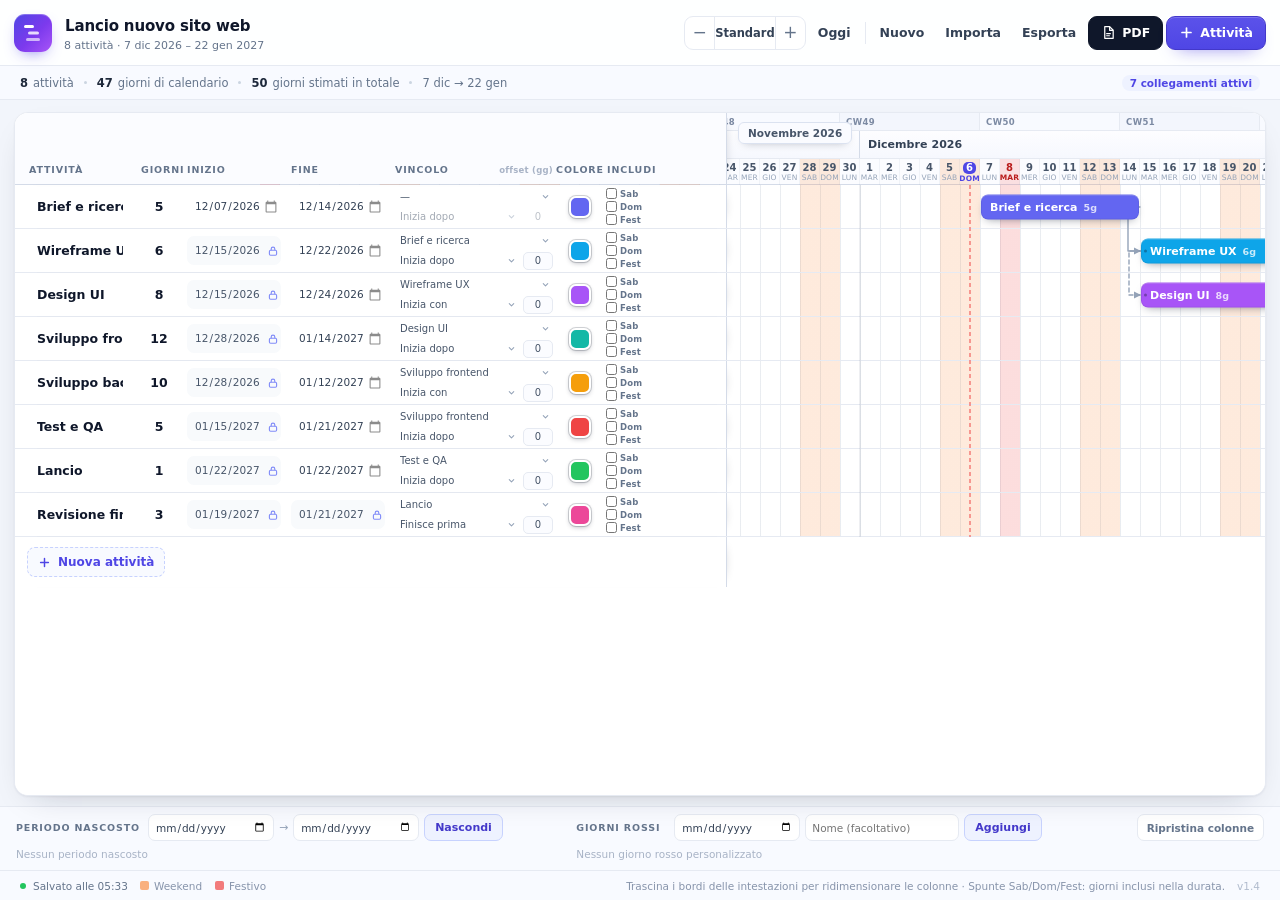
==== index.html @ 2c0a40f8 "v1.4: settimane CW nel calendario e PDF in inglese con righello giorni Aggiunta la fascia delle sett" ====
<!DOCTYPE html>
<html lang="it">
<head>
  <meta charset="utf-8">
  <meta name="viewport" content="width=device-width, initial-scale=1">
  <meta name="description" content="GanttFlow — pianificazione attività con diagramma di Gantt, dipendenze automatiche, export PDF e progetto JSON.">
  <title>GanttFlow — Diagrammi di Gantt</title>
  <link rel="icon" href="assets/favicon.svg" type="image/svg+xml">
  <link rel="stylesheet" href="css/styles.css">
</head>
<body>
  <div class="app" id="app">
    <header class="topbar">
      <div class="brand">
        <div class="logo" aria-hidden="true">
          <svg viewBox="0 0 24 24" fill="none">
            <rect x="3" y="4" width="10" height="3" rx="1.5" fill="#fff"/>
            <rect x="7" y="10.5" width="11" height="3" rx="1.5" fill="#fff" opacity=".82"/>
            <rect x="5" y="17" width="14" height="3" rx="1.5" fill="#fff" opacity=".62"/>
          </svg>
        </div>
        <div class="brand-text">
          <div class="app-name">GanttFlow</div>
          <input id="projectName" class="project-name" value="Nuovo progetto" maxlength="80"
                 aria-label="Nome del progetto" spellcheck="false" autocomplete="off">
          <div class="project-meta" id="projectMeta">—</div>
        </div>
      </div>

      <div class="toolbar">
        <div class="zoom" role="group" aria-label="Livello di zoom">
          <button type="button" class="zoom-btn" id="zoomOut" title="Riduci zoom" aria-label="Riduci zoom">−</button>
          <span class="zoom-label" id="zoomLabel" title="Livello di zoom">Standard</span>
          <button type="button" class="zoom-btn" id="zoomIn" title="Aumenta zoom" aria-label="Aumenta zoom">+</button>
        </div>
        <button type="button" class="btn ghost" id="btnToday" title="Vai a oggi">Oggi</button>
        <span class="divider" aria-hidden="true"></span>
        <button type="button" class="btn ghost" id="btnNew" title="Crea un nuovo progetto">Nuovo</button>
        <button type="button" class="btn ghost" id="btnImport" title="Importa un progetto .json">Importa</button>
        <button type="button" class="btn ghost" id="btnJson" title="Esporta il progetto in JSON (Ctrl+S)">Esporta</button>
        <button type="button" class="btn dark" id="btnPdf" title="Esporta il diagramma in PDF">
          <svg viewBox="0 0 16 16" aria-hidden="true"><path d="M4 1.8h5.2L13 5.6v8.6H4z" fill="none" stroke="currentColor" stroke-width="1.3" stroke-linejoin="round"/><path d="M9.2 1.8v3.9H13" fill="none" stroke="currentColor" stroke-width="1.3" stroke-linejoin="round"/><path d="M6 9.2h4M6 11.5h3" stroke="currentColor" stroke-width="1.2" stroke-linecap="round"/></svg>
          PDF
        </button>
        <button type="button" class="btn primary" id="btnAdd" title="Aggiungi attività">
          <svg viewBox="0 0 16 16" aria-hidden="true"><path d="M8 3.2v9.6M3.2 8h9.6" stroke="currentColor" stroke-width="1.8" stroke-linecap="round"/></svg>
          Attività
        </button>
        <input type="file" id="fileInput" accept=".json,application/json" hidden>
      </div>
    </header>

    <div class="statsbar" id="statsbar"></div>

    <main class="board" id="board">
      <div class="tl-chip" id="tlChip" aria-hidden="true"><span id="tlChipText"></span></div>
      <div class="grid" id="grid" aria-label="Diagramma di Gantt"></div>
      <div class="empty" id="empty" hidden>
        <div class="empty-icon" aria-hidden="true">
          <svg viewBox="0 0 48 48" fill="none">
            <rect x="5" y="9" width="38" height="30" rx="6" stroke="currentColor" stroke-width="2"/>
            <path d="M5 18h38M16 9v30" stroke="currentColor" stroke-width="2"/>
            <rect x="21" y="23" width="14" height="5" rx="2.5" fill="currentColor" opacity=".75"/>
            <rect x="21" y="31" width="9" height="4" rx="2" fill="currentColor" opacity=".4"/>
          </svg>
        </div>
        <h2>Inizia a pianificare</h2>
        <p>Aggiungi la prima attività con durata e date, oppure importa un progetto salvato. Puoi partire anche da un esempio già collegato.</p>
        <div class="empty-actions">
          <button type="button" class="btn primary" id="emptyAdd">Aggiungi attività</button>
          <button type="button" class="btn ghost" id="emptyDemo">Carica esempio</button>
        </div>
      </div>
    </main>

    <section class="calpanel" id="calPanel" aria-label="Calendario personalizzato">
      <div class="cal-block">
        <span class="cal-label" title="Nasconde un intervallo dal diagramma: le date non occupano spazio. Le durate delle attività non cambiano.">Periodo nascosto</span>
        <div class="cal-form">
          <input type="date" class="cal-inp" id="hideStart" aria-label="Inizio del periodo da nascondere">
          <span class="cal-arrow" aria-hidden="true">→</span>
          <input type="date" class="cal-inp" id="hideEnd" aria-label="Fine del periodo da nascondere">
          <button type="button" class="cal-btn" id="btnHideRange" title="Nascondi il periodo dal diagramma">Nascondi</button>
        </div>
        <div class="chips" id="hiddenChips" aria-live="polite"></div>
      </div>
      <div class="cal-block">
        <span class="cal-label" title="Aggiunge un giorno rosso personalizzato: viene mostrato in rosso e conta come festivo per la spunta Fest.">Giorni rossi</span>
        <div class="cal-form">
          <input type="date" class="cal-inp" id="customDate" aria-label="Data del giorno rosso">
          <input type="text" class="cal-inp cal-name" id="customName" maxlength="60" placeholder="Nome (facoltativo)" aria-label="Nome del giorno rosso">
          <button type="button" class="cal-btn" id="btnAddCustom" title="Aggiungi un giorno rosso al calendario">Aggiungi</button>
        </div>
        <div class="chips" id="customChips" aria-live="polite"></div>
      </div>
      <button type="button" class="cal-reset" id="btnResetCols" title="Ripristina la larghezza predefinita delle colonne">Ripristina colonne</button>
    </section>

    <footer class="statusbar">
      <span id="saveStatus">Salvataggio automatico attivo</span>
      <span class="legend"><i class="lg lg-we" aria-hidden="true"></i>Weekend<i class="lg lg-hol" aria-hidden="true"></i>Festivo</span>
      <span class="status-hint">Trascina i bordi delle intestazioni per ridimensionare le colonne · Spunte Sab/Dom/Fest: giorni inclusi nella durata.</span>
      <span class="version">v1.4</span>
    </footer>
  </div>

  <div class="modal-backdrop" id="modal" hidden>
    <div class="modal" role="dialog" aria-modal="true" aria-labelledby="modalTitle" aria-describedby="modalText">
      <div class="modal-icon" id="modalIcon" aria-hidden="true">!</div>
      <h2 id="modalTitle">Conferma</h2>
      <p id="modalText"></p>
      <div class="modal-actions">
        <button type="button" class="btn ghost" id="modalCancel">Annulla</button>
        <button type="button" class="btn primary" id="modalOk">Conferma</button>
      </div>
    </div>
  </div>

  <div class="toast-wrap" id="toast" role="status" aria-live="polite"></div>

  <script src="js/pdf.js"></script>
  <script src="js/app.js"></script>
</body>
</html>
---- css/styles.css ----
/* ============================================================
   GanttFlow — stylesheet
   ============================================================ */
:root {
  --bg: #f2f5fb;
  --panel: #ffffff;
  --panel-alt: #fbfcff;
  --line: #e6eaf2;
  --line-strong: #d4dbe8;
  --text: #0f172a;
  --muted: #64748b;
  --muted-2: #94a3b8;
  --accent: #4f46e5;
  --accent-2: #7c3aed;
  --accent-soft: #eef2ff;
  --danger: #e11d48;
  --danger-soft: #fff1f4;
  --left-w: 712px;
  --row-h: 44px;
  --head-h: 72px;
  --tl-w: 800px;
  --px: 20px;
  --sat: 0;
  --sun: 1;
  --dayline: rgba(148, 163, 184, .2);
  --radius: 12px;
  --shadow-sm: 0 1px 2px rgba(15, 23, 42, .05);
  --shadow-md: 0 1px 2px rgba(15, 23, 42, .05), 0 12px 32px -18px rgba(15, 23, 42, .28);
  color-scheme: light;
}

* { box-sizing: border-box; }

html, body { height: 100%; }

body {
  margin: 0;
  overflow: hidden;
  background: var(--bg);
  color: var(--text);
  font-family: "Segoe UI", ui-sans-serif, system-ui, -apple-system, "Helvetica Neue", Arial, sans-serif;
  font-size: 13px;
  -webkit-font-smoothing: antialiased;
  text-rendering: optimizeLegibility;
}

button, input, select { font: inherit; color: inherit; }
button { cursor: pointer; }
svg { display: block; }

.app {
  display: flex;
  flex-direction: column;
  height: 100vh;
}

/* ---------------- Top bar ---------------- */
.topbar {
  display: flex;
  align-items: center;
  gap: 18px;
  padding: 0 18px;
  height: 66px;
  flex: none;
  background: rgba(255, 255, 255, .92);
  border-bottom: 1px solid var(--line);
  backdrop-filter: blur(8px);
  position: relative;
  z-index: 50;
}

.brand { display: flex; align-items: center; gap: 12px; min-width: 0; }

.logo {
  width: 38px;
  height: 38px;
  border-radius: 11px;
  background: linear-gradient(135deg, #4f46e5 0%, #7c3aed 55%, #a855f7 100%);
  display: grid;
  place-items: center;
  box-shadow: 0 6px 16px -8px rgba(79, 70, 229, .9), inset 0 1px 0 rgba(255, 255, 255, .25);
  flex: none;
}
.logo svg { width: 24px; height: 24px; }

.brand-text { min-width: 0; display: flex; flex-direction: column; gap: 1px; }
.app-name {
  font-size: 9.5px;
  font-weight: 700;
  letter-spacing: .16em;
  text-transform: uppercase;
  color: var(--accent);
  line-height: 1.1;
}

.project-name {
  border: 1px solid transparent;
  background: transparent;
  font-size: 15px;
  font-weight: 650;
  letter-spacing: -.01em;
  width: 320px;
  max-width: 100%;
  height: 24px;
  padding: 0 5px;
  margin-left: -5px;
  border-radius: 6px;
  line-height: 22px;
}
.project-name:hover { border-color: var(--line); }
.project-name:focus {
  outline: none;
  border-color: #c7d2fe;
  background: #fff;
  box-shadow: 0 0 0 3px rgba(99, 102, 241, .14);
}
.project-meta {
  font-size: 11px;
  color: var(--muted);
  white-space: nowrap;
  overflow: hidden;
  text-overflow: ellipsis;
  padding-left: 0;
}

.toolbar {
  margin-left: auto;
  display: flex;
  align-items: center;
  gap: 6px;
  flex-wrap: nowrap;
}

.divider { width: 1px; height: 22px; background: var(--line); margin: 0 4px; flex: none; }

.btn {
  display: inline-flex;
  align-items: center;
  justify-content: center;
  gap: 6px;
  height: 34px;
  padding: 0 12px;
  border-radius: 9px;
  border: 1px solid var(--line);
  background: #fff;
  color: var(--text);
  font-size: 12.5px;
  font-weight: 550;
  white-space: nowrap;
  transition: background .15s, border-color .15s, box-shadow .15s, transform .06s;
}
.btn svg { width: 15px; height: 15px; flex: none; }
.btn:hover { background: #f8fafc; border-color: var(--line-strong); }
.btn:active { transform: translateY(1px); }
.btn:focus-visible { outline: none; box-shadow: 0 0 0 3px rgba(99, 102, 241, .22); }
.btn.ghost { background: transparent; border-color: transparent; color: #334155; }
.btn.ghost:hover { background: #f1f5f9; border-color: transparent; }
.btn.primary {
  background: linear-gradient(180deg, #5b52ea, #4f46e5);
  border-color: #4338ca;
  color: #fff;
  box-shadow: 0 8px 18px -12px rgba(79, 70, 229, .95), inset 0 1px 0 rgba(255, 255, 255, .18);
}
.btn.primary:hover { background: linear-gradient(180deg, #4f46e5, #4338ca); border-color: #3730a3; }
.btn.dark {
  background: #0f172a;
  border-color: #0f172a;
  color: #fff;
}
.btn.dark:hover { background: #1e293b; border-color: #1e293b; }
.btn.danger { background: var(--danger); border-color: var(--danger); color: #fff; }
.btn.danger:hover { background: #be123c; border-color: #be123c; }
.btn:disabled { opacity: .45; cursor: not-allowed; }

.zoom {
  display: flex;
  align-items: center;
  height: 34px;
  border: 1px solid var(--line);
  border-radius: 9px;
  background: #fff;
  overflow: hidden;
  flex: none;
}
.zoom-btn {
  width: 29px;
  height: 32px;
  border: 0;
  background: transparent;
  color: var(--muted);
  display: grid;
  place-items: center;
  font-size: 17px;
  line-height: 1;
  font-weight: 500;
}
.zoom-btn:hover { background: #f1f5f9; color: var(--text); }
.zoom-label {
  min-width: 74px;
  text-align: center;
  font-size: 11.5px;
  font-weight: 600;
  color: #334155;
  border-left: 1px solid var(--line);
  border-right: 1px solid var(--line);
  height: 32px;
  line-height: 32px;
  user-select: none;
}

/* ---------------- Stats bar ---------------- */
.statsbar {
  flex: none;
  display: flex;
  align-items: center;
  gap: 10px;
  height: 34px;
  padding: 0 20px;
  font-size: 11.5px;
  color: var(--muted);
  background: #f8faff;
  border-bottom: 1px solid var(--line);
  overflow: hidden;
  white-space: nowrap;
}
.statsbar b { color: #1e293b; font-weight: 650; }
.statsbar .stat { display: inline-flex; align-items: center; gap: 5px; }
.statsbar .dot { width: 3px; height: 3px; border-radius: 50%; background: #cbd5e1; flex: none; }
.statsbar .pill {
  margin-left: auto;
  display: inline-flex;
  align-items: center;
  gap: 5px;
  padding: 2px 8px;
  border-radius: 999px;
  background: var(--accent-soft);
  color: var(--accent);
  font-weight: 600;
  font-size: 10.5px;
}

/* ---------------- Board / grid ---------------- */
.board {
  position: relative;
  flex: 1 1 auto;
  min-height: 0;
  margin: 12px 14px 10px;
  background: var(--panel);
  border: 1px solid var(--line);
  border-radius: 14px;
  box-shadow: var(--shadow-md);
  overflow: auto;
  overscroll-behavior: contain;
  scrollbar-gutter: stable;
}
.board::-webkit-scrollbar { width: 12px; height: 12px; }
.board::-webkit-scrollbar-track { background: transparent; }
.board::-webkit-scrollbar-thumb { background: #cbd5e1; border-radius: 99px; border: 3px solid #fff; }
.board::-webkit-scrollbar-thumb:hover { background: #94a3b8; }

.grid {
  position: relative;
  width: max-content;
  min-width: 100%;
  min-height: 100%;
  background: #fff;
}

.row {
  display: flex;
  align-items: stretch;
  height: var(--row-h);
  position: relative;
  border-bottom: 1px solid var(--line);
}
.row.task:hover { z-index: 2; }

.fields {
  display: grid;
  grid-template-columns: var(--colw, minmax(120px, 1fr) 46px 104px 104px 168px 44px 64px 60px);
  width: var(--left-w);
  flex: 0 0 var(--left-w);
  position: sticky;
  left: 0;
  z-index: 10;
  background: var(--panel);
  border-right: 1px solid var(--line-strong);
  box-shadow: 6px 0 12px -12px rgba(15, 23, 42, .45);
}

.cell {
  display: flex;
  align-items: center;
  min-width: 0;
  padding: 0 5px;
  position: relative;
}
.cell-name { padding-left: 14px; }
.cell-dur { padding: 0 3px; }
.row.task .cell-pred { flex-direction: column; justify-content: center; gap: 2px; padding: 2px 5px; }
.link-line { display: flex; align-items: center; gap: 4px; width: 100%; min-width: 0; }
.cell-color { justify-content: center; }
.row.task .cell-flags { flex-direction: column; align-items: flex-start; justify-content: center; gap: 1px; padding: 1px 4px; }
.flag {
  display: flex;
  align-items: center;
  gap: 3px;
  height: 12px;
  font-size: 8.5px;
  font-weight: 650;
  letter-spacing: .02em;
  color: var(--muted);
  cursor: pointer;
  user-select: none;
  white-space: nowrap;
}
.flag input {
  width: 11px;
  height: 11px;
  margin: 0;
  flex: none;
  accent-color: var(--accent);
  cursor: pointer;
}
.flag:hover { color: #334155; }
.cell-act { gap: 1px; justify-content: flex-end; padding-right: 8px; }
.head-sub {
  margin-left: auto;
  padding-left: 6px;
  font-size: 8.5px;
  font-weight: 600;
  letter-spacing: .03em;
  text-transform: none;
  color: #a8b3c6;
}

/* ---- header row ---- */
.row-head {
  position: sticky;
  top: 0;
  z-index: 30;
  height: var(--head-h);
  background: var(--panel);
  border-bottom: 1px solid var(--line-strong);
}
.row-head .fields {
  z-index: 31;
  background: var(--panel-alt);
  height: 100%;
  align-items: stretch;
}
.row-head .cell {
  align-items: flex-end;
  padding-bottom: 9px;
  font-size: 9.5px;
  letter-spacing: .09em;
  text-transform: uppercase;
  color: var(--muted);
  font-weight: 650;
}
.row-head .cell-name { padding-left: 14px; }
.row-head .cell-dur { padding-left: 5px; }
.row-head .cell-color { justify-content: center; }
.col-resizer {
  position: absolute;
  top: 0;
  right: -3px;
  bottom: 0;
  width: 7px;
  cursor: col-resize;
  z-index: 6;
  touch-action: none;
}
.col-resizer::after {
  content: "";
  position: absolute;
  left: 3px;
  top: 7px;
  bottom: 7px;
  width: 1px;
  border-radius: 1px;
  background: transparent;
  transition: background .12s;
}
.col-resizer:hover::after,
.row-head .cell:hover > .col-resizer::after { background: rgba(79, 70, 229, .55); }
body.col-resizing { cursor: col-resize; user-select: none; }
body.col-resizing .col-resizer::after { background: var(--accent); }
.head-timeline {
  flex: 0 0 auto;
  width: var(--tl-w);
  position: relative;
  background: var(--panel-alt);
  display: flex;
  flex-direction: column;
  border-bottom: 0;
}
.weeks {
  display: flex;
  height: 18px;
  flex: none;
  border-bottom: 1px solid var(--line);
  background: #f8faff;
  position: relative;
  overflow: hidden;
}
.week {
  flex: 0 0 auto;
  display: flex;
  align-items: center;
  padding: 0 6px;
  border-right: 1px solid var(--line);
  font-size: 8.5px;
  font-weight: 700;
  letter-spacing: .05em;
  color: #7c8aa3;
  white-space: nowrap;
  overflow: hidden;
}
.week:nth-child(even) { background: #f3f6fd; }
.week:last-child { border-right: 0; }
.months {
  display: flex;
  height: 28px;
  flex: none;
  border-bottom: 1px solid var(--line);
  position: relative;
}
.month {
  flex: 0 0 auto;
  display: flex;
  align-items: center;
  padding: 0 8px;
  border-right: 1px solid var(--line-strong);
  background: linear-gradient(180deg, #fdfdff, #f6f8fe);
  font-size: 11px;
  font-weight: 650;
  color: #334155;
  letter-spacing: .005em;
  white-space: nowrap;
  overflow: hidden;
  text-overflow: clip;
  min-width: 0;
}
.month:last-child { border-right: 0; }
.days {
  display: flex;
  height: 26px;
  flex: none;
  overflow: hidden;
}
.day {
  flex: 0 0 auto;
  display: flex;
  flex-direction: column;
  align-items: center;
  justify-content: center;
  gap: 1px;
  font-size: 9px;
  color: var(--muted);
  line-height: 1;
  overflow: hidden;
  border-right: 1px solid rgba(148, 163, 184, .1);
}
.day .dnum { font-weight: 600; font-size: 10px; color: #475569; }
.day .dw { font-size: 7.5px; text-transform: uppercase; letter-spacing: .02em; color: #94a3b8; }
.day.we { background: rgba(249, 115, 22, .15); }
.day.hol { background: rgba(239, 68, 68, .16); }
.day.hol .dnum, .day.hol .dw { color: #b91c1c; font-weight: 700; }
.day.hol.is-today .dnum { background: #dc2626; }
.day.is-today .dnum {
  background: var(--accent);
  color: #fff;
  border-radius: 5px;
  padding: 1px 3px;
  font-weight: 700;
}
.day.is-today .dw { color: var(--accent); font-weight: 700; }

.grid.compact .row-head { height: 38px; }
.grid.compact .row-head .cell { padding-bottom: 10px; }
.grid.compact .days { display: none; }
.grid.compact .weeks { height: 16px; }
.grid.compact .week { padding: 0 4px; font-size: 8px; letter-spacing: .03em; }
.grid.compact .months { height: 22px; border-bottom: 0; }
.grid.compact .month { font-size: 10.5px; }

/* ---- timeline lanes ---- */
.timeline {
  flex: 0 0 auto;
  width: var(--tl-w);
  position: relative;
  overflow: hidden;
}
.lane {
  position: absolute;
  inset: 0;
  background-color: transparent;
  background-image:
    var(--day-bg, linear-gradient(transparent, transparent)),
    repeating-linear-gradient(90deg, var(--dayline) 0, var(--dayline) 1px, transparent 1px, transparent var(--px));
  background-size: 100% 100%, var(--px) 100%;
  background-position: 0 0, 0 0;
  background-repeat: no-repeat, repeat-x;
}
.row.selected .lane { background-color: rgba(79, 70, 229, .05); }
.row.selected .fields { background: #f7f8ff; }
.row.selected .cell-name { box-shadow: inset 3px 0 0 var(--accent); }

.bar {
  position: absolute;
  top: 50%;
  transform: translateY(-50%);
  height: 25px;
  border-radius: 7px;
  display: flex;
  align-items: center;
  gap: 6px;
  padding: 0 9px;
  color: #fff;
  font-size: 11px;
  font-weight: 600;
  white-space: nowrap;
  overflow: hidden;
  z-index: 6;
  cursor: pointer;
  min-width: 4px;
  box-shadow: 0 4px 10px -5px rgba(15, 23, 42, .55), inset 0 1px 0 rgba(255, 255, 255, .28), inset 0 0 0 1px rgba(15, 23, 42, .06);
  transition: filter .15s, box-shadow .15s;
  user-select: none;
}
.bar:hover { filter: brightness(1.06) saturate(1.03); }
.bar.light { color: #1e293b; text-shadow: 0 1px 0 rgba(255, 255, 255, .28); }
.bar .bar-name { overflow: hidden; text-overflow: ellipsis; min-width: 0; }
.bar .bar-days { flex: none; font-size: 9.5px; font-weight: 700; opacity: .78; letter-spacing: .01em; }
.bar.selected { box-shadow: 0 0 0 2px #fff, 0 0 0 4px rgba(79, 70, 229, .55), 0 6px 14px -6px rgba(15, 23, 42, .5); }
.bar.linked::before {
  content: "";
  position: absolute;
  left: 3px;
  top: 50%;
  width: 3px;
  height: 3px;
  margin-top: -1.5px;
  border-radius: 50%;
  background: rgba(15, 23, 42, .35);
}

.links {
  position: absolute;
  left: var(--left-w);
  top: 54px;
  z-index: 4;
  pointer-events: none;
  overflow: visible;
}

/* indicatore del mese visibile, ancorato al bordo sinistro della timeline */
.tl-chip {
  position: sticky;
  top: 9px;
  left: calc(var(--left-w) + 11px);
  z-index: 45;
  width: 0;
  height: 0;
  overflow: visible;
  pointer-events: none;
}
.tl-chip span {
  position: absolute;
  left: 0;
  top: 0;
  display: inline-flex;
  align-items: center;
  height: 22px;
  padding: 0 9px;
  border-radius: 6px;
  background: rgba(250, 251, 255, .95);
  border: 1px solid #dbe2f0;
  box-shadow: 0 4px 10px -6px rgba(15, 23, 42, .35);
  backdrop-filter: blur(4px);
  color: #475569;
  font-size: 10.5px;
  font-weight: 650;
  letter-spacing: .005em;
  white-space: nowrap;
}

/* ---------------- Inputs ---------------- */
.inp {
  width: 100%;
  min-width: 0;
  height: 29px;
  border: 1px solid transparent;
  background: transparent;
  border-radius: 7px;
  padding: 0 7px;
  font-size: 12px;
  line-height: 27px;
  transition: border-color .12s, background .12s, box-shadow .12s;
}
.inp:hover { border-color: var(--line); background: #fff; }
.inp:focus {
  outline: none;
  border-color: #a5b4fc;
  background: #fff;
  box-shadow: 0 0 0 3px rgba(99, 102, 241, .14);
}
.inp::placeholder { color: #b6c0d1; }
.inp-name { font-weight: 550; font-size: 12.5px; height: 30px; }

.inp-num {
  text-align: center;
  padding: 0 2px;
  font-variant-numeric: tabular-nums;
  font-size: 12.5px;
  font-weight: 600;
}
.inp-num::-webkit-outer-spin-button,
.inp-num::-webkit-inner-spin-button { -webkit-appearance: none; margin: 0; }
.inp-num { -moz-appearance: textfield; appearance: textfield; }

.inp-date {
  font-size: 10.5px;
  padding: 0 1px 0 6px;
  font-variant-numeric: tabular-nums;
  color: #334155;
}
.inp-date::-webkit-calendar-picker-indicator {
  opacity: .45;
  cursor: pointer;
  width: 14px;
  height: 14px;
  padding: 0;
  margin-right: 1px;
}
.inp-date:hover::-webkit-calendar-picker-indicator { opacity: .8; }
.inp-date.locked {
  color: #475569;
  background: #f8fafc;
  border-color: transparent;
  padding-right: 20px;
  cursor: default;
}
.inp-date.locked:hover { background: #f8fafc; border-color: transparent; }
.inp-date.locked::-webkit-calendar-picker-indicator { display: none; }
.cell-start .lock, .cell-end .lock {
  position: absolute;
  right: 7px;
  top: 50%;
  transform: translateY(-50%);
  width: 12px;
  height: 12px;
  color: #818cf8;
  opacity: 0;
  pointer-events: none;
  transition: opacity .12s;
}
.cell-start.locked .lock, .cell-end.locked .lock { opacity: 1; }
.cell-start .lock svg, .cell-end .lock svg { width: 12px; height: 12px; }

.inp-select {
  appearance: none;
  -webkit-appearance: none;
  flex: 1 1 auto;
  width: 100%;
  height: 28px;
  font-size: 10.5px;
  padding: 0 16px 0 5px;
  color: #475569;
  text-overflow: ellipsis;
  background-image: url("data:image/svg+xml,%3Csvg xmlns='http://www.w3.org/2000/svg' viewBox='0 0 12 12'%3E%3Cpath d='M3 4.8 6 7.8 9 4.8' fill='none' stroke='%2394a3b8' stroke-width='1.4' stroke-linecap='round' stroke-linejoin='round'/%3E%3C/svg%3E");
  background-repeat: no-repeat;
  background-position: right 3px center;
  background-size: 11px;
}
.inp-select:disabled { opacity: .5; }
.cell-pred .inp-select {
  height: 18px;
  font-size: 10px;
  line-height: 16px;
  border-radius: 5px;
  padding: 0 14px 0 4px;
  background-position: right 2px center;
  background-size: 9px;
}
.cell-pred .inp-pred, .cell-pred .inp-link { flex: 1 1 auto; min-width: 0; }
.cell-pred .inp-lag { flex: 0 0 30px; width: 30px; height: 18px; font-size: 10px; border-radius: 5px; }
.inp-lag {
  flex: 0 0 32px;
  width: 32px;
  height: 27px;
  text-align: center;
  border-color: var(--line);
  font-size: 10.5px;
  padding: 0 2px;
  font-variant-numeric: tabular-nums;
  color: #475569;
  background: #fbfcff;
}
.inp-lag:disabled { opacity: .35; background: transparent; border-color: transparent; }
.inp-lag::-webkit-outer-spin-button,
.inp-lag::-webkit-inner-spin-button { -webkit-appearance: none; margin: 0; }

.swatch-btn {
  width: 28px;
  height: 28px;
  padding: 0;
  border: 0;
  border-radius: 9px;
  background: transparent;
  display: grid;
  place-items: center;
  flex: none;
}
.swatch-dot {
  width: 22px;
  height: 22px;
  border-radius: 7px;
  border: 2px solid #fff;
  box-shadow: 0 0 0 1px rgba(15, 23, 42, .18), 0 2px 5px -1px rgba(15, 23, 42, .3);
}
.swatch-btn:hover .swatch-dot {
  box-shadow: 0 0 0 2px rgba(79, 70, 229, .45), 0 3px 7px -1px rgba(15, 23, 42, .35);
}
.swatch-btn:focus-visible { outline: none; box-shadow: 0 0 0 3px rgba(99, 102, 241, .28); border-radius: 9px; }
.swatch-pop {
  position: absolute;
  top: 38px;
  right: 0;
  z-index: 60;
  display: grid;
  grid-template-columns: repeat(7, 22px);
  gap: 6px;
  padding: 9px;
  background: #fff;
  border: 1px solid var(--line-strong);
  border-radius: 12px;
  box-shadow: 0 18px 40px -18px rgba(15, 23, 42, .6);
}
.swatch-pop[hidden] { display: none; }
.swatch-pop.up { top: auto; bottom: 34px; }
.swatch {
  width: 22px;
  height: 22px;
  padding: 0;
  border: 0;
  border-radius: 7px;
  cursor: pointer;
  box-shadow: inset 0 0 0 1px rgba(15, 23, 42, .18);
  transition: transform .08s;
}
.swatch:hover { transform: scale(1.12); }
.swatch.on { box-shadow: 0 0 0 2px #fff, 0 0 0 4px rgba(79, 70, 229, .8); }

.icon-btn {
  width: 25px;
  height: 25px;
  border: 0;
  border-radius: 6px;
  background: transparent;
  color: #94a3b8;
  display: grid;
  place-items: center;
  opacity: 0;
  transition: opacity .12s, background .12s, color .12s;
  flex: none;
}
.icon-btn svg { width: 14px; height: 14px; }
.row:hover .icon-btn, .row:focus-within .icon-btn, .icon-btn:focus-visible { opacity: 1; }
.icon-btn:hover { background: #eef2f7; color: #334155; }
.icon-btn.danger:hover { background: var(--danger-soft); color: var(--danger); }

/* ---------------- Add row ---------------- */
.add-row {
  height: 50px;
  border-bottom: 0;
}
.add-row .fields {
  position: sticky;
  left: 0;
  background: #fff;
  border-right: 1px solid var(--line-strong);
  display: flex;
  align-items: center;
  padding: 0 12px;
  width: var(--left-w);
}
.add-btn {
  display: inline-flex;
  align-items: center;
  gap: 7px;
  height: 30px;
  padding: 0 10px;
  border: 1px dashed #c7d2fe;
  border-radius: 8px;
  background: #f8faff;
  color: var(--accent);
  font-size: 12px;
  font-weight: 600;
  transition: background .15s, border-color .15s;
}
.add-btn:hover { background: var(--accent-soft); border-color: #a5b4fc; }
.add-btn svg { width: 13px; height: 13px; }
.add-row .timeline { background: transparent; }

/* ---------------- Empty state ---------------- */
.empty {
  height: 100%;
  min-height: 420px;
  display: flex;
  flex-direction: column;
  align-items: center;
  justify-content: center;
  text-align: center;
  padding: 40px;
  background:
    radial-gradient(700px 260px at 50% 0%, rgba(99, 102, 241, .08), transparent 70%),
    linear-gradient(180deg, #fff, #fbfcff);
}
.empty[hidden] { display: none; }
.empty-icon {
  width: 74px;
  height: 74px;
  border-radius: 22px;
  display: grid;
  place-items: center;
  color: var(--accent);
  background: linear-gradient(145deg, #eef2ff, #f5f3ff);
  border: 1px solid #e0e7ff;
  box-shadow: 0 18px 40px -26px rgba(79, 70, 229, .7);
  margin-bottom: 18px;
}
.empty-icon svg { width: 42px; height: 42px; }
.empty h2 { margin: 0 0 8px; font-size: 19px; font-weight: 700; letter-spacing: -.015em; }
.empty p { margin: 0 0 20px; max-width: 430px; color: var(--muted); line-height: 1.55; font-size: 12.5px; }
.empty-actions { display: flex; gap: 8px; }

/* ---------------- Calendario personalizzato ---------------- */
.calpanel {
  flex: none;
  display: flex;
  flex-wrap: wrap;
  align-items: flex-start;
  gap: 7px 20px;
  padding: 7px 16px 8px;
  background: #f8faff;
  border-top: 1px solid var(--line);
}
.cal-block {
  display: flex;
  align-items: center;
  flex-wrap: wrap;
  gap: 6px 8px;
  flex: 1 1 470px;
  min-width: 0;
}
.cal-label {
  flex: none;
  min-width: 90px;
  font-size: 9.5px;
  font-weight: 700;
  letter-spacing: .09em;
  text-transform: uppercase;
  color: var(--muted);
}
.cal-form { display: flex; align-items: center; gap: 5px; flex: none; }
.cal-inp {
  height: 27px;
  border: 1px solid var(--line);
  border-radius: 7px;
  background: #fff;
  padding: 0 6px;
  font-size: 10.5px;
  color: #334155;
}
.cal-inp[type="date"] { width: 126px; font-variant-numeric: tabular-nums; }
.cal-inp.cal-name { width: 154px; }
.cal-inp:focus {
  outline: none;
  border-color: #a5b4fc;
  box-shadow: 0 0 0 3px rgba(99, 102, 241, .14);
}
.cal-arrow { color: #94a3b8; font-size: 11px; }
.cal-btn {
  height: 27px;
  padding: 0 10px;
  border: 1px solid #c7d2fe;
  border-radius: 7px;
  background: #eef2ff;
  color: #4338ca;
  font-size: 11px;
  font-weight: 650;
  white-space: nowrap;
}
.cal-btn:hover { background: #e0e7ff; border-color: #a5b4fc; }
.cal-reset {
  height: 27px;
  padding: 0 9px;
  border: 1px solid var(--line);
  border-radius: 7px;
  background: #fff;
  color: #64748b;
  font-size: 10.5px;
  font-weight: 600;
  margin-left: auto;
  white-space: nowrap;
}
.cal-reset:hover { background: #f1f5f9; color: #334155; }
.chips {
  display: flex;
  align-items: center;
  gap: 5px;
  flex: 1 1 180px;
  min-width: 120px;
  overflow-x: auto;
  padding: 1px 0 2px;
  scrollbar-width: thin;
}
.chips::-webkit-scrollbar { height: 5px; }
.chips::-webkit-scrollbar-thumb { background: #cbd5e1; border-radius: 9px; }
.cal-empty { font-size: 10.5px; color: #a8b3c6; white-space: nowrap; }
.chip {
  display: inline-flex;
  align-items: center;
  gap: 4px;
  height: 22px;
  padding: 0 3px 0 8px;
  border-radius: 999px;
  border: 1px solid var(--line);
  background: #fff;
  font-size: 10px;
  color: #475569;
  white-space: nowrap;
  flex: none;
}
.chip-hidden { background: #eef2ff; border-color: #c7d2fe; color: #4338ca; }
.chip-red { background: #fef2f2; border-color: #fecaca; color: #b91c1c; }
.chip-x {
  width: 16px;
  height: 16px;
  padding: 0;
  border: 0;
  border-radius: 50%;
  background: transparent;
  color: currentColor;
  opacity: .55;
  font-size: 13px;
  line-height: 1;
  display: grid;
  place-items: center;
}
.chip-x:hover { opacity: 1; background: rgba(15, 23, 42, .08); }

/* ---------------- Status bar ---------------- */
.statusbar {
  flex: none;
  height: 30px;
  display: flex;
  align-items: center;
  gap: 12px;
  padding: 0 20px;
  font-size: 10.5px;
  color: var(--muted);
  background: #f8faff;
  border-top: 1px solid var(--line);
  white-space: nowrap;
  overflow: hidden;
}
.statusbar .status-hint {
  margin-left: auto;
  overflow: hidden;
  text-overflow: ellipsis;
  color: #8794ab;
}
.statusbar .version { flex: none; color: #b0bbcd; font-variant-numeric: tabular-nums; }
.statusbar .legend { display: inline-flex; align-items: center; gap: 5px; flex: none; color: #8794ab; }
.statusbar .lg { width: 9px; height: 9px; border-radius: 2px; display: inline-block; flex: none; }
.statusbar .lg-we { background: rgba(249, 115, 22, .55); }
.statusbar .lg-hol { background: rgba(239, 68, 68, .7); margin-left: 8px; }
#saveStatus::before {
  content: "";
  display: inline-block;
  width: 6px;
  height: 6px;
  border-radius: 50%;
  background: #22c55e;
  margin-right: 7px;
  vertical-align: 1px;
}

/* ---------------- Modal ---------------- */
.modal-backdrop {
  position: fixed;
  inset: 0;
  background: rgba(15, 23, 42, .38);
  backdrop-filter: blur(3px);
  z-index: 1000;
  display: grid;
  place-items: center;
  padding: 20px;
  animation: fadeIn .14s ease-out;
}
.modal-backdrop[hidden] { display: none; }
.modal {
  width: min(420px, 100%);
  background: #fff;
  border-radius: 16px;
  border: 1px solid var(--line);
  box-shadow: 0 30px 80px -30px rgba(15, 23, 42, .5);
  padding: 24px 24px 20px;
  animation: popIn .16s cubic-bezier(.2, .9, .3, 1.2);
}
.modal-icon {
  width: 36px;
  height: 36px;
  border-radius: 10px;
  background: var(--accent-soft);
  color: var(--accent);
  display: grid;
  place-items: center;
  font-weight: 800;
  font-size: 17px;
  margin-bottom: 14px;
}
.modal h2 { margin: 0 0 7px; font-size: 16px; font-weight: 700; letter-spacing: -.01em; }
.modal p { margin: 0 0 22px; color: var(--muted); line-height: 1.55; font-size: 12.5px; }
.modal-actions { display: flex; justify-content: flex-end; gap: 8px; }
@keyframes fadeIn { from { opacity: 0; } }
@keyframes popIn { from { opacity: 0; transform: translateY(6px) scale(.98); } }

/* ---------------- Toasts ---------------- */
.toast-wrap {
  position: fixed;
  left: 50%;
  bottom: 46px;
  transform: translateX(-50%);
  z-index: 1100;
  display: flex;
  flex-direction: column;
  align-items: center;
  gap: 8px;
  pointer-events: none;
}
.toast {
  display: flex;
  align-items: center;
  gap: 12px;
  min-height: 40px;
  max-width: min(520px, 90vw);
  padding: 9px 13px 9px 15px;
  border-radius: 11px;
  background: #0f172a;
  color: #f8fafc;
  font-size: 12.5px;
  box-shadow: 0 18px 40px -18px rgba(15, 23, 42, .8);
  pointer-events: auto;
  animation: toastIn .18s cubic-bezier(.2, .9, .3, 1.15);
}
.toast.error { background: #9f1239; }
.toast.out { animation: toastOut .2s ease-in forwards; }
.toast-action {
  border: 0;
  background: rgba(255, 255, 255, .14);
  color: #fff;
  height: 26px;
  padding: 0 10px;
  border-radius: 6px;
  font-size: 11.5px;
  font-weight: 650;
  flex: none;
}
.toast-action:hover { background: rgba(255, 255, 255, .24); }
@keyframes toastIn { from { opacity: 0; transform: translateY(8px); } }
@keyframes toastOut { to { opacity: 0; transform: translateY(6px); } }

/* ---------------- Small screens ---------------- */
@media (max-width: 1280px) {
  .topbar { gap: 12px; padding: 0 14px; }
  .brand-text { width: 210px; }
  .project-name { width: 210px; }
  .app-name { display: none; }
  .toolbar { gap: 3px; }
  .toolbar .btn.ghost { padding: 0 8px; }
  .toolbar .divider { margin: 0 2px; }
  .zoom-label { min-width: 60px; }
}
@media (max-width: 1100px) {
  .brand-text { width: 170px; }
  .project-name { width: 170px; font-size: 13.5px; }
  .btn { padding: 0 9px; }
  .statsbar .status-hint, .statusbar .status-hint { display: none; }
}
@media (max-width: 980px) {
  .topbar { gap: 8px; padding: 0 10px; }
  .brand { gap: 9px; }
  .logo { width: 34px; height: 34px; border-radius: 9px; }
  .brand-text { width: 150px; }
  .project-name { width: 150px; font-size: 13px; }
  .project-meta { font-size: 10px; }
  .toolbar { gap: 2px; }
  .btn { height: 32px; padding: 0 7px; font-size: 12px; }
  .zoom { height: 32px; }
  .zoom-btn { height: 30px; }
  .zoom-label { height: 30px; line-height: 30px; min-width: 54px; font-size: 11px; }
  .divider { display: none; }
  :root { --left-w: 632px; }
  .fields { grid-template-columns: var(--colw, minmax(96px, 1fr) 42px 92px 92px 152px 40px 62px 54px); }
  .statsbar { padding: 0 12px; }
  .row.task .cell-pred { padding: 2px 4px; }
  .row.task .cell-flags { padding: 1px 3px; }
  .calpanel { padding: 6px 10px 7px; gap: 5px 12px; }
  .cal-block { flex-basis: 100%; }
  .cal-label { min-width: 82px; }
  .cal-inp.cal-name { width: 118px; }
}
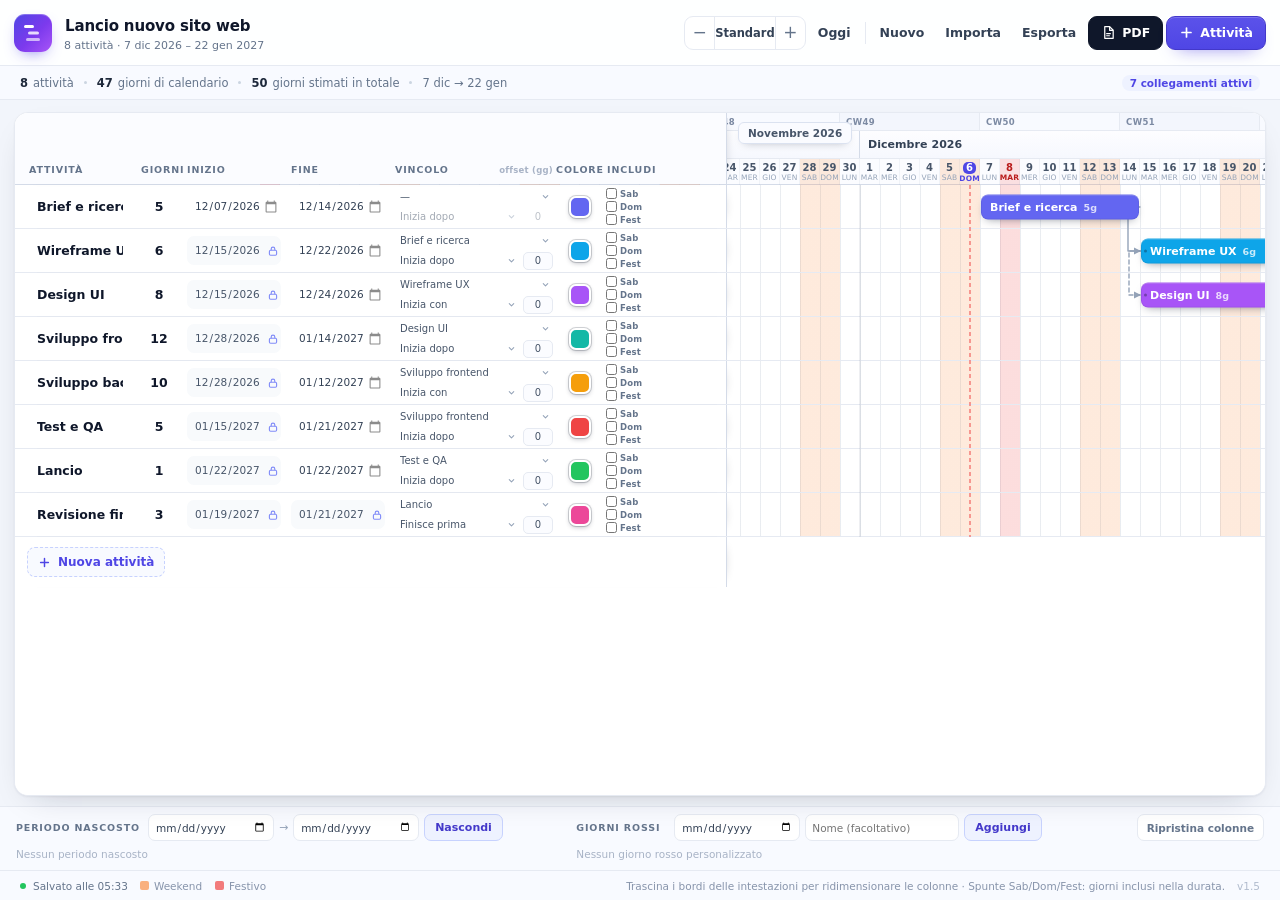
==== commit fdf27ec2: "v1.5: stima tempo ciclo con pagine e import di pagine - "Nuovo" chiede se creare un diagramma di Gan" ====
--- a/index.html
+++ b/index.html
@@ -35,7 +35,7 @@
         </div>
         <button type="button" class="btn ghost" id="btnToday" title="Vai a oggi">Oggi</button>
         <span class="divider" aria-hidden="true"></span>
-        <button type="button" class="btn ghost" id="btnNew" title="Crea un nuovo progetto">Nuovo</button>
+        <button type="button" class="btn ghost" id="btnNew" title="Crea un nuovo lavoro: Gantt o stima tempo ciclo">Nuovo</button>
         <button type="button" class="btn ghost" id="btnImport" title="Importa un progetto .json">Importa</button>
         <button type="button" class="btn ghost" id="btnJson" title="Esporta il progetto in JSON (Ctrl+S)">Esporta</button>
         <button type="button" class="btn dark" id="btnPdf" title="Esporta il diagramma in PDF">
@@ -73,6 +73,17 @@
       </div>
     </main>
 
+    <nav class="sheetbar" id="sheetBar" aria-label="Pagine del tempo ciclo" hidden>
+      <div class="sheet-tabs" id="sheetTabs" role="tablist"></div>
+      <button type="button" class="sheet-add" id="btnAddSheet" title="Aggiungi una pagina" aria-label="Aggiungi una pagina">
+        <svg viewBox="0 0 16 16" aria-hidden="true"><path d="M8 3.2v9.6M3.2 8h9.6" stroke="currentColor" stroke-width="1.8" stroke-linecap="round"/></svg>
+      </button>
+      <div class="sheet-side">
+        <select class="cal-inp sheet-import" id="importSheetSel" aria-label="Importa un'altra pagina come attività"></select>
+        <button type="button" class="cal-reset" id="btnResetColsCycle" title="Ripristina la larghezza predefinita delle colonne">Ripristina colonne</button>
+      </div>
+    </nav>
+
     <section class="calpanel" id="calPanel" aria-label="Calendario personalizzato">
       <div class="cal-block">
         <span class="cal-label" title="Nasconde un intervallo dal diagramma: le date non occupano spazio. Le durate delle attività non cambiano.">Periodo nascosto</span>
@@ -100,7 +111,7 @@
       <span id="saveStatus">Salvataggio automatico attivo</span>
       <span class="legend"><i class="lg lg-we" aria-hidden="true"></i>Weekend<i class="lg lg-hol" aria-hidden="true"></i>Festivo</span>
       <span class="status-hint">Trascina i bordi delle intestazioni per ridimensionare le colonne · Spunte Sab/Dom/Fest: giorni inclusi nella durata.</span>
-      <span class="version">v1.4</span>
+      <span class="version">v1.5</span>
     </footer>
   </div>
 
@@ -116,6 +127,34 @@
     </div>
   </div>
 
+  <div class="modal-backdrop" id="typeModal" hidden>
+    <div class="modal modal-type" role="dialog" aria-modal="true" aria-labelledby="typeTitle">
+      <div class="modal-icon" aria-hidden="true">+</div>
+      <h2 id="typeTitle">Nuovo lavoro</h2>
+      <p>Scegli il tipo di grafico da creare.</p>
+      <div class="type-cards">
+        <button type="button" class="type-card" data-type="gantt">
+          <span class="type-ico" aria-hidden="true">
+            <svg viewBox="0 0 32 32" fill="none"><rect x="3" y="5" width="26" height="22" rx="4" stroke="currentColor" stroke-width="1.8"/><path d="M3 11h26" stroke="currentColor" stroke-width="1.8"/><rect x="7" y="14" width="10" height="3.4" rx="1.7" fill="currentColor"/><rect x="13" y="20" width="12" height="3.4" rx="1.7" fill="currentColor" opacity=".55"/></svg>
+          </span>
+          <b>Diagramma di Gantt</b>
+          <span class="type-desc">Attività su calendario in giorni, con weekend, festivi, periodi nascosti e vincoli.</span>
+        </button>
+        <button type="button" class="type-card" data-type="cycle">
+          <span class="type-ico" aria-hidden="true">
+            <svg viewBox="0 0 32 32" fill="none"><circle cx="16" cy="17" r="11" stroke="currentColor" stroke-width="1.8"/><path d="M16 10v7l4.5 3" stroke="currentColor" stroke-width="1.8" stroke-linecap="round" stroke-linejoin="round"/><path d="M13 3.5h6" stroke="currentColor" stroke-width="1.8" stroke-linecap="round"/></svg>
+          </span>
+          <b>Stima tempo ciclo</b>
+          <span class="type-desc">Attività in secondi su più pagine; una pagina si può importare in un’altra con nome e tempo ciclo.</span>
+        </button>
+      </div>
+      <p class="type-warn" id="typeWarn">Il lavoro attuale verrà sostituito: se vuoi conservarlo, esportalo prima in JSON.</p>
+      <div class="modal-actions">
+        <button type="button" class="btn ghost" id="typeCancel">Annulla</button>
+      </div>
+    </div>
+  </div>
+
   <div class="toast-wrap" id="toast" role="status" aria-live="polite"></div>
 
   <script src="js/pdf.js"></script>
--- a/css/styles.css
+++ b/css/styles.css
@@ -1114,3 +1114,222 @@
   .cal-label { min-width: 82px; }
   .cal-inp.cal-name { width: 118px; }
 }
+
+/* ============================================================
+   Stima tempo ciclo (html.mode-cycle)
+   ============================================================ */
+html.mode-cycle { --left-w: 640px; }
+html.mode-cycle .fields { grid-template-columns: var(--colw, minmax(120px, 1fr) 64px 70px 70px 168px 44px 60px); }
+html.mode-cycle .row-head { height: 54px; }
+html.mode-cycle .board { margin-bottom: 0; border-bottom-left-radius: 0; }
+[hidden] { display: none !important; }
+
+.inp-sec { font-size: 12px; }
+.cell-start .inp-sec, .cell-end .inp-sec { font-weight: 550; color: #334155; }
+.inp-sec.locked {
+  color: #475569;
+  background: #f8fafc;
+  border-color: transparent;
+  padding-right: 16px;
+  cursor: default;
+}
+.cell-dur .inp-sec.locked { padding-right: 2px; color: #4338ca; background: #eef2ff; }
+.inp:disabled { cursor: default; }
+.inp-name:disabled { color: #3730a3; background: transparent; opacity: 1; }
+
+.sheet-badge {
+  flex: none;
+  width: 18px;
+  height: 18px;
+  margin-right: 2px;
+  border-radius: 5px;
+  display: grid;
+  place-items: center;
+  background: #eef2ff;
+  color: var(--accent);
+}
+.sheet-badge svg { width: 12px; height: 12px; }
+.row.sheet-linked .cell-name { padding-left: 10px; }
+
+.bar.sheet-bar {
+  background-image: repeating-linear-gradient(135deg, rgba(255, 255, 255, .16) 0 6px, transparent 6px 12px);
+  box-shadow: 0 4px 10px -5px rgba(15, 23, 42, .55), inset 0 1px 0 rgba(255, 255, 255, .28), inset 0 0 0 2px rgba(15, 23, 42, .14);
+}
+
+/* righello dei secondi */
+.sec-ticks .day {
+  align-items: flex-start;
+  padding-left: 3px;
+  border-right: 0;
+  border-left: 1px solid rgba(148, 163, 184, .28);
+}
+.sec-ticks .day.major { border-left-color: rgba(100, 116, 139, .55); }
+.sec-ticks .day .dnum { font-size: 9.5px; font-weight: 600; color: #64748b; }
+.sec-ticks .day.major .dnum { color: #334155; font-weight: 700; }
+.ct-flag {
+  position: absolute;
+  bottom: 3px;
+  transform: translateX(-50%);
+  padding: 1px 6px;
+  border-radius: 5px;
+  background: #ef4444;
+  color: #fff;
+  font-size: 9.5px;
+  font-weight: 700;
+  white-space: nowrap;
+  box-shadow: 0 3px 8px -4px rgba(185, 28, 28, .8);
+  pointer-events: auto;
+  z-index: 2;
+}
+.statsbar .stat-sheet { color: var(--accent); font-weight: 650; }
+
+/* ---------------- barra delle pagine (stile foglio di calcolo) ---------------- */
+.sheetbar {
+  flex: none;
+  display: flex;
+  align-items: flex-start;
+  gap: 6px;
+  margin: 0 14px 8px;
+  min-height: 34px;
+}
+.sheet-tabs {
+  display: flex;
+  align-items: flex-start;
+  gap: 2px;
+  min-width: 0;
+  overflow-x: auto;
+  scrollbar-width: thin;
+  padding-bottom: 2px;
+}
+.sheet-tab {
+  position: relative;
+  display: inline-flex;
+  align-items: center;
+  gap: 7px;
+  height: 30px;
+  padding: 0 11px;
+  margin-top: -1px;
+  border: 1px solid var(--line);
+  border-top: 0;
+  border-radius: 0 0 9px 9px;
+  background: #eef1f7;
+  color: #475569;
+  font-size: 12px;
+  font-weight: 600;
+  white-space: nowrap;
+  cursor: pointer;
+  user-select: none;
+  flex: none;
+  transition: background .12s, color .12s;
+}
+.sheet-tab:hover { background: #e6eaf3; color: var(--text); }
+.sheet-tab:focus-visible { outline: none; box-shadow: 0 0 0 3px rgba(99, 102, 241, .22); }
+.sheet-tab.active {
+  background: #fff;
+  color: var(--accent);
+  border-color: var(--line-strong);
+  box-shadow: 0 6px 12px -10px rgba(15, 23, 42, .5), inset 0 -2px 0 var(--accent);
+  z-index: 1;
+}
+.sheet-name { max-width: 220px; overflow: hidden; text-overflow: ellipsis; }
+.sheet-ct {
+  font-size: 10px;
+  font-weight: 650;
+  padding: 1px 6px;
+  border-radius: 999px;
+  background: rgba(100, 116, 139, .12);
+  color: #64748b;
+  font-variant-numeric: tabular-nums;
+}
+.sheet-tab.active .sheet-ct { background: var(--accent-soft); color: var(--accent); }
+.sheet-tools { display: inline-flex; gap: 1px; margin-right: -5px; }
+.sheet-btn {
+  width: 19px;
+  height: 19px;
+  padding: 0;
+  border: 0;
+  border-radius: 5px;
+  background: transparent;
+  color: #94a3b8;
+  font-size: 13px;
+  line-height: 1;
+  display: grid;
+  place-items: center;
+}
+.sheet-btn:hover:not(:disabled) { background: #eef2f7; color: #334155; }
+.sheet-btn.sheet-del:hover:not(:disabled) { background: var(--danger-soft); color: var(--danger); }
+.sheet-btn:disabled { opacity: .3; cursor: default; }
+.sheet-rename {
+  width: 150px;
+  height: 22px;
+  border: 1px solid #a5b4fc;
+  border-radius: 5px;
+  padding: 0 5px;
+  font-size: 12px;
+  font-weight: 600;
+  outline: none;
+  box-shadow: 0 0 0 3px rgba(99, 102, 241, .14);
+}
+.sheet-add {
+  flex: none;
+  width: 30px;
+  height: 28px;
+  margin-top: 1px;
+  border: 1px dashed #c7d2fe;
+  border-radius: 8px;
+  background: #f8faff;
+  color: var(--accent);
+  display: grid;
+  place-items: center;
+}
+.sheet-add:hover { background: var(--accent-soft); border-color: #a5b4fc; }
+.sheet-add svg { width: 13px; height: 13px; }
+.sheet-side { margin-left: auto; display: flex; align-items: center; gap: 6px; padding-top: 3px; flex: none; }
+.sheet-import { max-width: 260px; height: 27px; font-weight: 600; color: #4338ca; border-color: #c7d2fe; background: #eef2ff; cursor: pointer; }
+.sheet-import:disabled { opacity: .55; cursor: not-allowed; }
+.sheetbar .cal-reset { margin-left: 0; }
+
+/* ---------------- scelta del tipo di lavoro ---------------- */
+.modal-type { width: min(560px, 100%); }
+.type-cards { display: grid; grid-template-columns: 1fr 1fr; gap: 10px; margin-bottom: 14px; }
+.type-card {
+  display: flex;
+  flex-direction: column;
+  align-items: flex-start;
+  gap: 6px;
+  padding: 14px;
+  border: 1px solid var(--line-strong);
+  border-radius: 12px;
+  background: #fff;
+  text-align: left;
+  transition: border-color .12s, box-shadow .12s, transform .06s;
+}
+.type-card:hover, .type-card:focus-visible {
+  outline: none;
+  border-color: #a5b4fc;
+  box-shadow: 0 0 0 3px rgba(99, 102, 241, .14), 0 12px 24px -18px rgba(79, 70, 229, .8);
+}
+.type-card:active { transform: translateY(1px); }
+.type-card b { font-size: 13.5px; }
+.type-ico {
+  width: 40px;
+  height: 40px;
+  border-radius: 11px;
+  display: grid;
+  place-items: center;
+  color: var(--accent);
+  background: linear-gradient(145deg, #eef2ff, #f5f3ff);
+  border: 1px solid #e0e7ff;
+}
+.type-ico svg { width: 26px; height: 26px; }
+.type-desc { font-size: 11.5px; line-height: 1.45; color: var(--muted); }
+.modal .type-warn { margin: 0 0 14px; font-size: 11.5px; color: #b45309; }
+
+@media (max-width: 980px) {
+  html.mode-cycle { --left-w: 580px; }
+  html.mode-cycle .fields { grid-template-columns: var(--colw, minmax(96px, 1fr) 58px 64px 64px 152px 40px 54px); }
+  .sheetbar { margin: 0 10px 6px; flex-wrap: wrap; }
+}
+@media (max-width: 560px) {
+  .type-cards { grid-template-columns: 1fr; }
+}
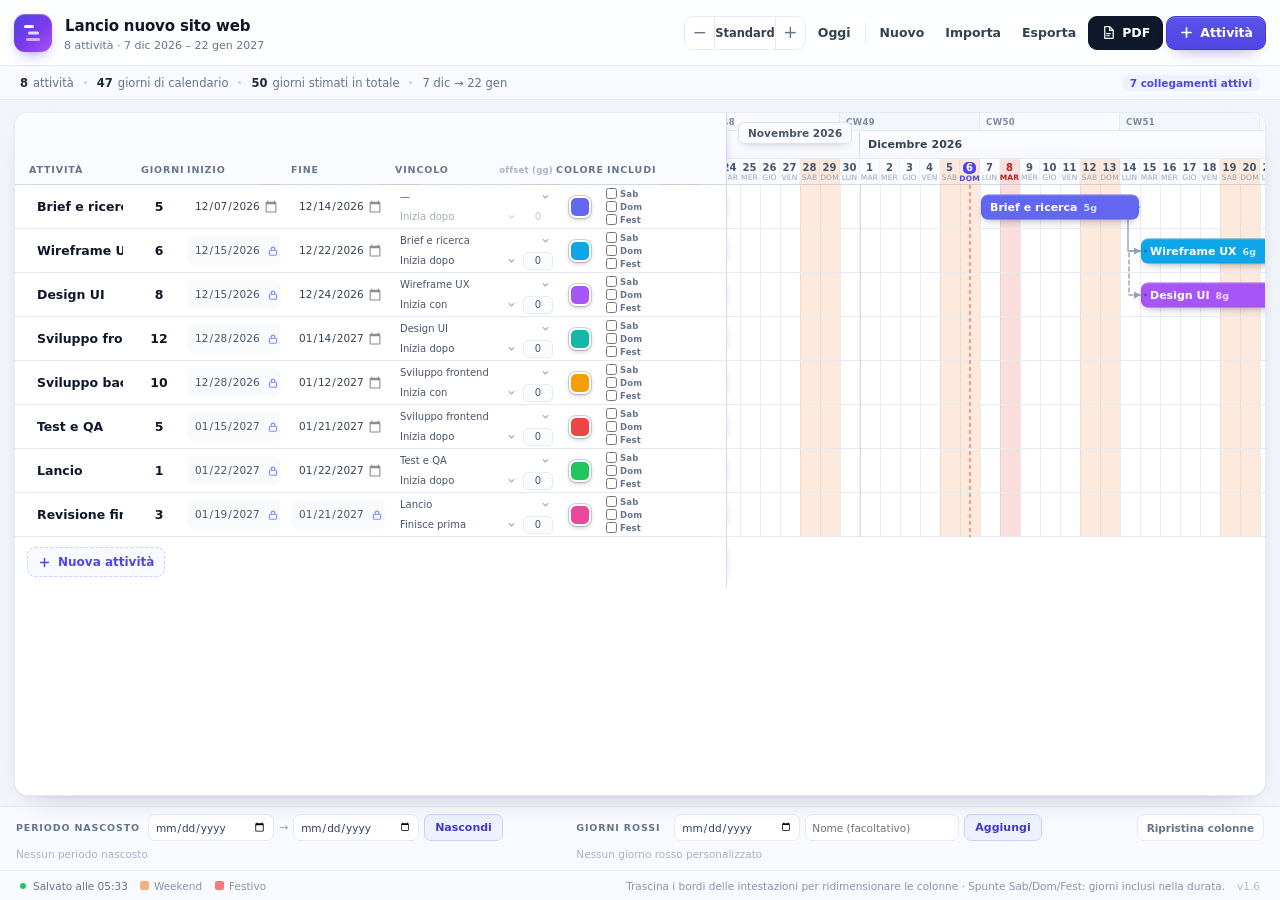
==== commit 7f5f423a: "v1.6: riordino attività, numerazione e calcolo tempo ciclo tra due fini - Maniglia di trascinamento " ====
--- a/index.html
+++ b/index.html
@@ -84,6 +84,17 @@
       </div>
     </nav>
 
+    <section class="ctcalc" id="ctCalc" aria-label="Calcolo del tempo ciclo tra due attività" hidden>
+      <span class="cal-label" title="Differenza tra i secondi di fine di due attività della pagina">Calcolo tempo ciclo</span>
+      <span class="ctc-txt">dalla fine di</span>
+      <select class="cal-inp ctc-sel" id="calcFrom" aria-label="Prima attività: fine di riferimento"></select>
+      <span class="ctc-txt">alla fine di</span>
+      <select class="cal-inp ctc-sel" id="calcTo" aria-label="Seconda attività: fine di riferimento"></select>
+      <span class="ctc-eq" aria-hidden="true">=</span>
+      <output class="ctc-result" id="calcResult" aria-live="polite">—</output>
+      <span class="ctc-detail" id="calcDetail"></span>
+    </section>
+
     <section class="calpanel" id="calPanel" aria-label="Calendario personalizzato">
       <div class="cal-block">
         <span class="cal-label" title="Nasconde un intervallo dal diagramma: le date non occupano spazio. Le durate delle attività non cambiano.">Periodo nascosto</span>
@@ -111,7 +122,7 @@
       <span id="saveStatus">Salvataggio automatico attivo</span>
       <span class="legend"><i class="lg lg-we" aria-hidden="true"></i>Weekend<i class="lg lg-hol" aria-hidden="true"></i>Festivo</span>
       <span class="status-hint">Trascina i bordi delle intestazioni per ridimensionare le colonne · Spunte Sab/Dom/Fest: giorni inclusi nella durata.</span>
-      <span class="version">v1.5</span>
+      <span class="version">v1.6</span>
     </footer>
   </div>
 
--- a/css/styles.css
+++ b/css/styles.css
@@ -1118,7 +1118,7 @@
 /* ============================================================
    Stima tempo ciclo (html.mode-cycle)
    ============================================================ */
-html.mode-cycle { --left-w: 640px; }
+html.mode-cycle { --left-w: 670px; }
 html.mode-cycle .fields { grid-template-columns: var(--colw, minmax(120px, 1fr) 64px 70px 70px 168px 44px 60px); }
 html.mode-cycle .row-head { height: 54px; }
 html.mode-cycle .board { margin-bottom: 0; border-bottom-left-radius: 0; }
@@ -1326,10 +1326,113 @@
 .modal .type-warn { margin: 0 0 14px; font-size: 11.5px; color: #b45309; }
 
 @media (max-width: 980px) {
-  html.mode-cycle { --left-w: 580px; }
+  html.mode-cycle { --left-w: 600px; }
   html.mode-cycle .fields { grid-template-columns: var(--colw, minmax(96px, 1fr) 58px 64px 64px 152px 40px 54px); }
   .sheetbar { margin: 0 10px 6px; flex-wrap: wrap; }
 }
 @media (max-width: 560px) {
   .type-cards { grid-template-columns: 1fr; }
 }
+
+/* ---------------- maniglia di trascinamento delle righe ---------------- */
+.drag-handle {
+  position: absolute;
+  left: 1px;
+  top: 50%;
+  transform: translateY(-50%);
+  width: 12px;
+  height: 26px;
+  padding: 0;
+  border: 0;
+  border-radius: 4px;
+  background: transparent;
+  color: #94a3b8;
+  display: grid;
+  place-items: center;
+  cursor: grab;
+  opacity: 0;
+  transition: opacity .12s, background .12s, color .12s;
+  z-index: 3;
+}
+.drag-handle svg { width: 6px; height: 12px; fill: currentColor; }
+.row.task:hover .drag-handle, .row.task.selected .drag-handle { opacity: .75; }
+.drag-handle:hover { opacity: 1 !important; background: #eef2ff; color: var(--accent); }
+body.row-dragging, body.row-dragging * { cursor: grabbing !important; user-select: none; }
+.row.task.dragging { opacity: .55; }
+.row.task.dragging .fields { background: #f5f7ff; }
+.drop-line {
+  position: absolute;
+  left: 0;
+  width: calc(var(--left-w) + var(--tl-w));
+  height: 2px;
+  background: var(--accent);
+  border-radius: 2px;
+  box-shadow: 0 0 0 2px rgba(79, 70, 229, .15);
+  z-index: 40;
+  pointer-events: none;
+}
+.drop-line::before {
+  content: "";
+  position: absolute;
+  left: 2px;
+  top: -3px;
+  width: 8px;
+  height: 8px;
+  border-radius: 50%;
+  background: var(--accent);
+}
+.drop-line.noop { opacity: .25; }
+
+/* numero progressivo (tempo ciclo) */
+.row-num {
+  flex: none;
+  min-width: 20px;
+  height: 18px;
+  padding: 0 4px;
+  margin-right: 3px;
+  border-radius: 5px;
+  background: #f1f5f9;
+  color: #64748b;
+  font-size: 10px;
+  font-weight: 700;
+  line-height: 18px;
+  text-align: center;
+  font-variant-numeric: tabular-nums;
+}
+.row.task.selected .row-num { background: var(--accent-soft); color: var(--accent); }
+html.mode-cycle .row.task .cell-name { padding-left: 14px; }
+
+/* ---------------- calcolo tempo ciclo tra due fini ---------------- */
+.ctcalc {
+  flex: none;
+  display: flex;
+  align-items: center;
+  flex-wrap: wrap;
+  gap: 6px 8px;
+  padding: 7px 16px 8px;
+  background: #f8faff;
+  border-top: 1px solid var(--line);
+}
+.ctc-txt { font-size: 11px; color: var(--muted); white-space: nowrap; }
+.ctc-sel { width: 230px; max-width: 32vw; cursor: pointer; }
+.ctc-sel:disabled { opacity: .55; cursor: not-allowed; }
+.ctc-eq { font-weight: 700; color: #94a3b8; }
+.ctc-result {
+  display: inline-flex;
+  align-items: center;
+  height: 26px;
+  padding: 0 11px;
+  border-radius: 8px;
+  background: var(--accent);
+  color: #fff;
+  font-size: 12.5px;
+  font-weight: 700;
+  font-variant-numeric: tabular-nums;
+  box-shadow: 0 6px 14px -10px rgba(79, 70, 229, .95);
+}
+.ctc-result.empty { background: #e2e8f0; color: #64748b; box-shadow: none; }
+.ctc-detail { font-size: 10.5px; color: #8794ab; white-space: nowrap; overflow: hidden; text-overflow: ellipsis; min-width: 0; flex: 1 1 200px; }
+@media (max-width: 980px) {
+  .ctcalc { padding: 6px 10px 7px; }
+  .ctc-sel { width: 180px; }
+}
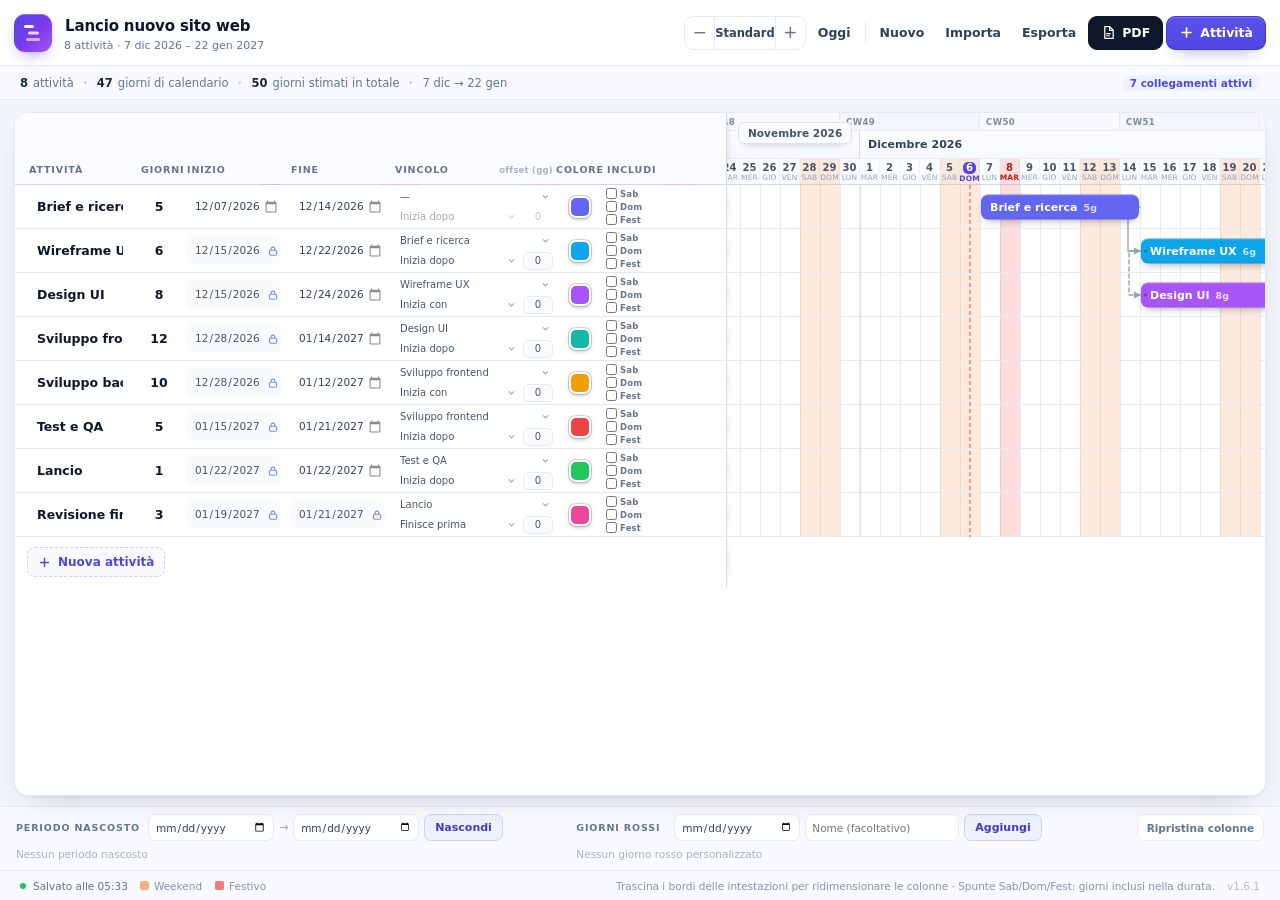
==== commit f6416bb7: "v1.6.1: fix altezza pannello calcolo e divisore grafico/calcolo - Corretto: in un nuovo tempo ciclo " ====
--- a/index.html
+++ b/index.html
@@ -84,6 +84,9 @@
       </div>
     </nav>
 
+    <div class="split-handle" id="calcSplit" role="separator" aria-orientation="horizontal" tabindex="0"
+         aria-label="Dividi lo spazio tra grafico e calcolo" hidden
+         title="Trascina in alto o in basso per dividere lo spazio tra grafico e calcolo · doppio clic per ripristinare"><span aria-hidden="true"></span></div>
     <section class="ctcalc" id="ctCalc" aria-label="Calcolo del tempo ciclo tra due attività" hidden>
       <span class="cal-label" title="Differenza tra i secondi di fine di due attività della pagina">Calcolo tempo ciclo</span>
       <span class="ctc-txt">dalla fine di</span>
@@ -122,7 +125,7 @@
       <span id="saveStatus">Salvataggio automatico attivo</span>
       <span class="legend"><i class="lg lg-we" aria-hidden="true"></i>Weekend<i class="lg lg-hol" aria-hidden="true"></i>Festivo</span>
       <span class="status-hint">Trascina i bordi delle intestazioni per ridimensionare le colonne · Spunte Sab/Dom/Fest: giorni inclusi nella durata.</span>
-      <span class="version">v1.6</span>
+      <span class="version">v1.6.1</span>
     </footer>
   </div>
 
--- a/css/styles.css
+++ b/css/styles.css
@@ -1430,9 +1430,51 @@
   font-variant-numeric: tabular-nums;
   box-shadow: 0 6px 14px -10px rgba(79, 70, 229, .95);
 }
-.ctc-result.empty { background: #e2e8f0; color: #64748b; box-shadow: none; }
+.ctc-result.is-empty { background: #e2e8f0; color: #64748b; box-shadow: none; }
 .ctc-detail { font-size: 10.5px; color: #8794ab; white-space: nowrap; overflow: hidden; text-overflow: ellipsis; min-width: 0; flex: 1 1 200px; }
 @media (max-width: 980px) {
   .ctcalc { padding: 6px 10px 7px; }
   .ctc-sel { width: 180px; }
 }
+
+/* ---------------- divisore grafico / calcolo ---------------- */
+.split-handle {
+  flex: none;
+  position: relative;
+  height: 9px;
+  margin-top: -4px;
+  cursor: row-resize;
+  z-index: 5;
+  touch-action: none;
+}
+.split-handle span {
+  position: absolute;
+  left: 50%;
+  top: 3px;
+  width: 44px;
+  height: 4px;
+  margin-left: -22px;
+  border-radius: 4px;
+  background: #cbd5e1;
+  transition: background .12s, width .12s, margin-left .12s;
+}
+.split-handle::before {
+  content: "";
+  position: absolute;
+  left: 0;
+  right: 0;
+  top: 4px;
+  height: 1px;
+  background: transparent;
+  transition: background .12s;
+}
+.split-handle:hover span, .split-handle.active span, .split-handle:focus-visible span {
+  background: var(--accent);
+  width: 64px;
+  margin-left: -32px;
+}
+.split-handle:hover::before, .split-handle.active::before, .split-handle:focus-visible::before { background: rgba(79, 70, 229, .45); }
+.split-handle:focus-visible { outline: none; }
+body.split-resizing, body.split-resizing * { cursor: row-resize !important; user-select: none; }
+.ctcalc { align-content: flex-start; }
+.ctcalc.sized { overflow: auto; }
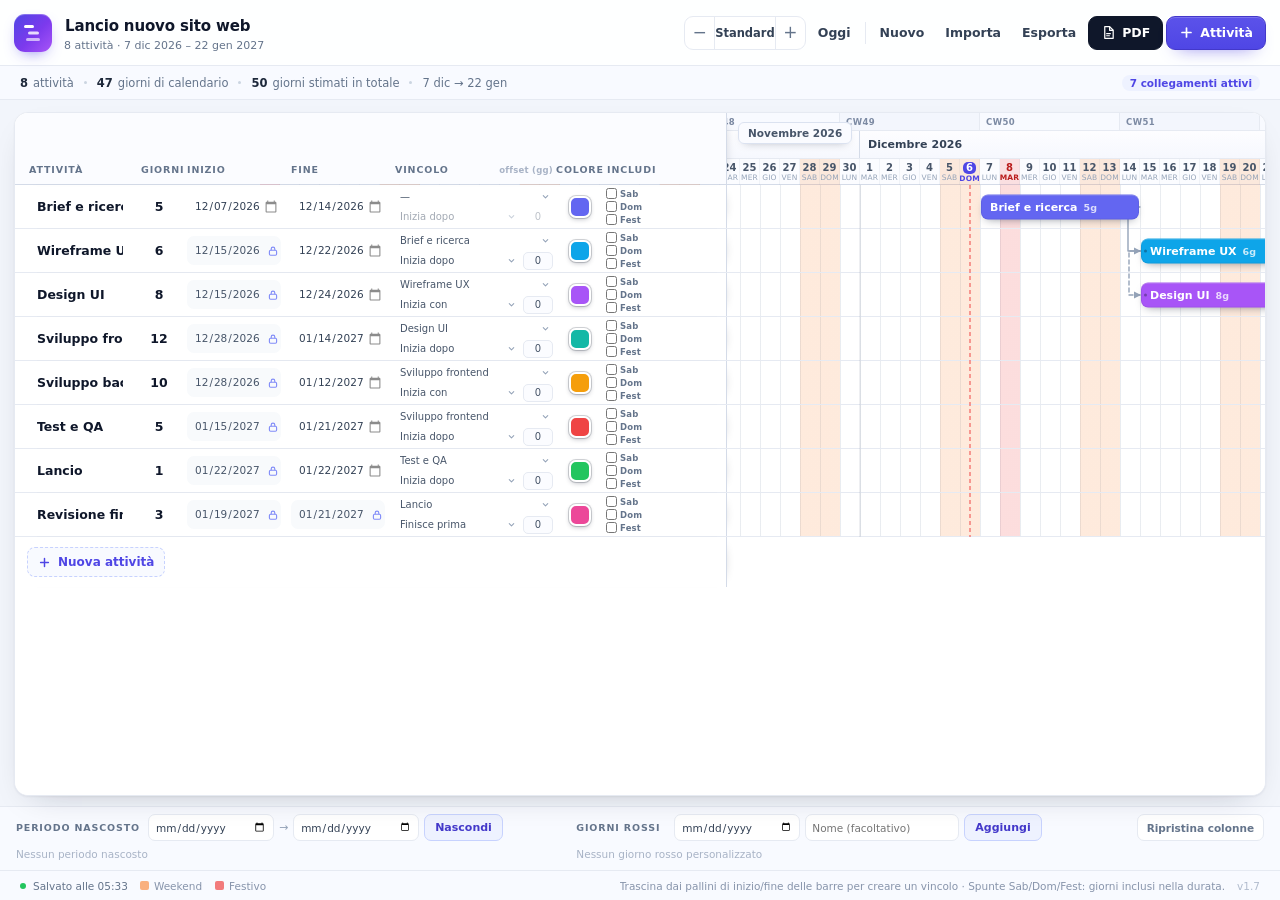
==== commit 1a15ce70: "v1.7: vincoli creati trascinando tra inizio e fine delle barre - Pallini di aggancio su inizio e fin" ====
--- a/index.html
+++ b/index.html
@@ -125,7 +125,7 @@
       <span id="saveStatus">Salvataggio automatico attivo</span>
       <span class="legend"><i class="lg lg-we" aria-hidden="true"></i>Weekend<i class="lg lg-hol" aria-hidden="true"></i>Festivo</span>
       <span class="status-hint">Trascina i bordi delle intestazioni per ridimensionare le colonne · Spunte Sab/Dom/Fest: giorni inclusi nella durata.</span>
-      <span class="version">v1.6.1</span>
+      <span class="version">v1.7</span>
     </footer>
   </div>
 
--- a/css/styles.css
+++ b/css/styles.css
@@ -1478,3 +1478,63 @@
 body.split-resizing, body.split-resizing * { cursor: row-resize !important; user-select: none; }
 .ctcalc { align-content: flex-start; }
 .ctcalc.sized { overflow: auto; }
+
+/* ---------------- vincoli trascinando tra inizio/fine delle barre ---------------- */
+.link-pt {
+  position: absolute;
+  top: 50%;
+  width: 11px;
+  height: 11px;
+  margin: -5.5px 0 0 -5.5px;
+  border-radius: 50%;
+  background: #fff;
+  border: 2px solid var(--accent);
+  box-shadow: 0 1px 4px rgba(15, 23, 42, .3);
+  cursor: crosshair;
+  z-index: 8;
+  opacity: 0;
+  transform: scale(.7);
+  transition: opacity .12s, transform .12s, background .12s, border-color .12s;
+}
+.row.task:hover .link-pt,
+.grid.linking .link-pt { opacity: 1; transform: scale(1); }
+.grid.linking .row.task .link-pt { opacity: .55; }
+.link-pt:hover,
+.link-pt.source,
+.grid.linking .row.task .link-pt.target { opacity: 1; transform: scale(1.3); background: var(--accent); }
+.link-pt.target.invalid { background: var(--danger) !important; border-color: var(--danger); }
+.grid.linking .bar { cursor: crosshair; }
+body.link-dragging, body.link-dragging * { cursor: crosshair !important; user-select: none; }
+.link-drag {
+  position: absolute;
+  left: 0;
+  top: 0;
+  pointer-events: none;
+  z-index: 50;
+  overflow: visible;
+}
+.link-drag path {
+  fill: none;
+  stroke: #94a3b8;
+  stroke-width: 2;
+  stroke-dasharray: 5 4;
+  stroke-linecap: round;
+}
+.link-drag.ok path { stroke: var(--accent); stroke-dasharray: none; }
+.link-drag.bad path { stroke: var(--danger); }
+.link-drag-label {
+  position: absolute;
+  z-index: 51;
+  max-width: 360px;
+  padding: 5px 9px;
+  border-radius: 8px;
+  background: #0f172a;
+  color: #f8fafc;
+  font-size: 11px;
+  font-weight: 550;
+  line-height: 1.35;
+  pointer-events: none;
+  box-shadow: 0 10px 24px -12px rgba(15, 23, 42, .8);
+}
+.link-drag-label.ok { background: var(--accent); }
+.link-drag-label.bad { background: #9f1239; }
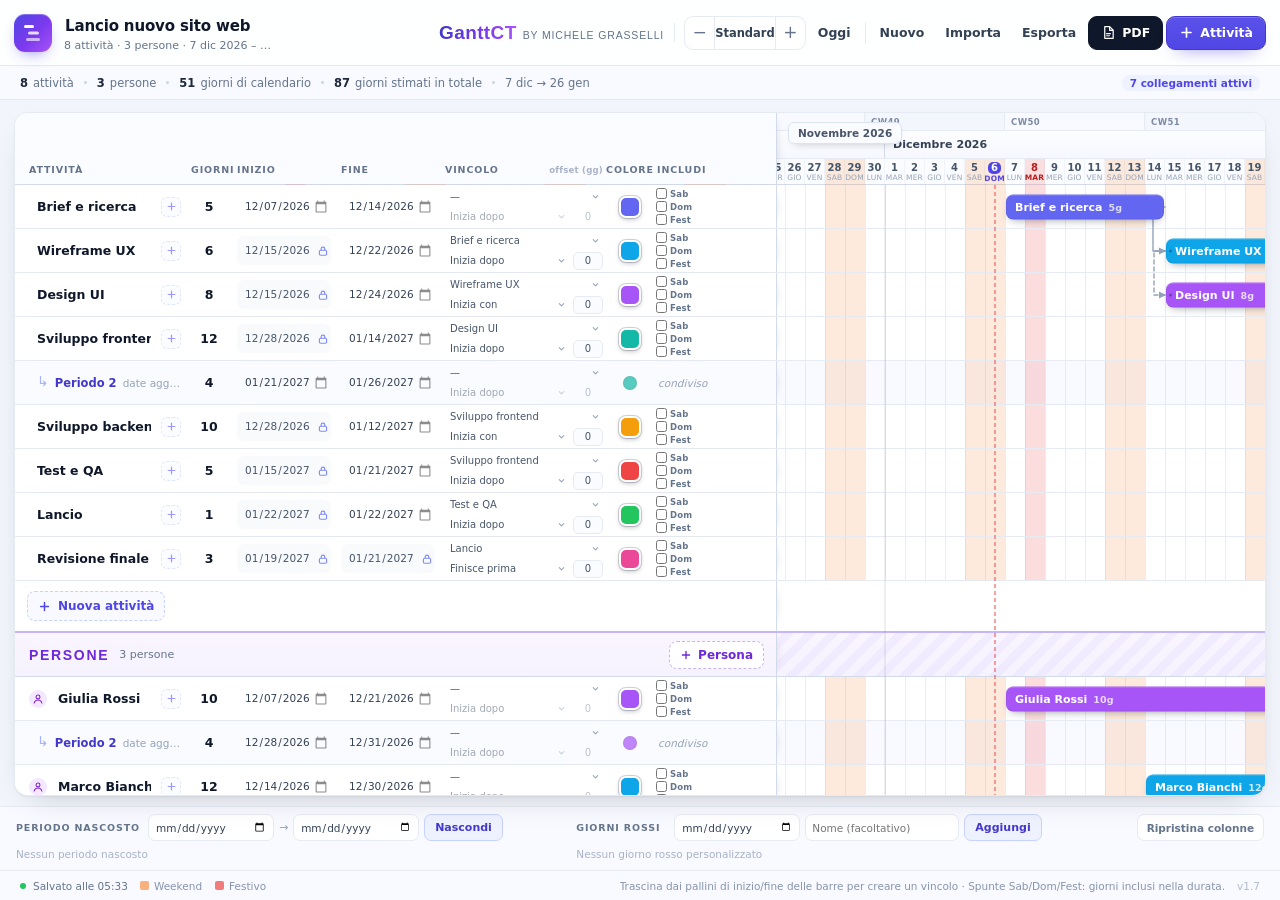
==== commit 76f68c50: "v2.0: periodi multipli per attivita, pianificazione persone e titolo - Gantt: ogni attivita puo aver" ====
--- a/index.html
+++ b/index.html
@@ -3,9 +3,10 @@
 <head>
   <meta charset="utf-8">
   <meta name="viewport" content="width=device-width, initial-scale=1">
-  <meta name="description" content="GanttFlow — pianificazione attività con diagramma di Gantt, dipendenze automatiche, export PDF e progetto JSON.">
-  <title>GanttFlow — Diagrammi di Gantt</title>
-  <link rel="icon" href="assets/favicon.svg" type="image/svg+xml">
+  <meta name="description" content="GanttCT by MG — pianificazione attività con diagramma di Gantt, dipendenze automatiche, export PDF e progetto JSON.">
+  <title>GanttCT by MG</title>
+  <link rel="icon" href="assets/icon.png" type="image/png">
+  <link rel="apple-touch-icon" href="assets/icon.png">
   <link rel="stylesheet" href="css/styles.css">
 </head>
 <body>
@@ -20,7 +21,7 @@
           </svg>
         </div>
         <div class="brand-text">
-          <div class="app-name">GanttFlow</div>
+          <div class="app-name">GanttCT by MG</div>
           <input id="projectName" class="project-name" value="Nuovo progetto" maxlength="80"
                  aria-label="Nome del progetto" spellcheck="false" autocomplete="off">
           <div class="project-meta" id="projectMeta">—</div>
@@ -28,6 +29,10 @@
       </div>
 
       <div class="toolbar">
+        <div class="app-title" aria-label="GanttCT by Michele Grasselli">
+          <span class="app-title-main">GanttCT</span>
+          <span class="app-title-by">by Michele Grasselli</span>
+        </div>
         <div class="zoom" role="group" aria-label="Livello di zoom">
           <button type="button" class="zoom-btn" id="zoomOut" title="Riduci zoom" aria-label="Riduci zoom">−</button>
           <span class="zoom-label" id="zoomLabel" title="Livello di zoom">Standard</span>
--- a/css/styles.css
+++ b/css/styles.css
@@ -15,7 +15,7 @@
   --accent-soft: #eef2ff;
   --danger: #e11d48;
   --danger-soft: #fff1f4;
-  --left-w: 712px;
+  --left-w: 762px;
   --row-h: 44px;
   --head-h: 72px;
   --tl-w: 800px;
@@ -273,7 +273,7 @@
   position: relative;
   border-bottom: 1px solid var(--line);
 }
-.row.task:hover { z-index: 2; }
+.row.task:hover, .row.person:hover { z-index: 2; }
 
 .fields {
   display: grid;
@@ -297,10 +297,10 @@
 }
 .cell-name { padding-left: 14px; }
 .cell-dur { padding: 0 3px; }
-.row.task .cell-pred { flex-direction: column; justify-content: center; gap: 2px; padding: 2px 5px; }
+.row.task .cell-pred, .row.person .cell-pred { flex-direction: column; justify-content: center; gap: 2px; padding: 2px 5px; }
 .link-line { display: flex; align-items: center; gap: 4px; width: 100%; min-width: 0; }
 .cell-color { justify-content: center; }
-.row.task .cell-flags { flex-direction: column; align-items: flex-start; justify-content: center; gap: 1px; padding: 1px 4px; }
+.row.task .cell-flags, .row.person .cell-flags { flex-direction: column; align-items: flex-start; justify-content: center; gap: 1px; padding: 1px 4px; }
 .flag {
   display: flex;
   align-items: center;
@@ -1104,7 +1104,7 @@
   .zoom-btn { height: 30px; }
   .zoom-label { height: 30px; line-height: 30px; min-width: 54px; font-size: 11px; }
   .divider { display: none; }
-  :root { --left-w: 632px; }
+  :root { --left-w: 682px; }
   .fields { grid-template-columns: var(--colw, minmax(96px, 1fr) 42px 92px 92px 152px 40px 62px 54px); }
   .statsbar { padding: 0 12px; }
   .row.task .cell-pred { padding: 2px 4px; }
@@ -1497,11 +1497,14 @@
   transition: opacity .12s, transform .12s, background .12s, border-color .12s;
 }
 .row.task:hover .link-pt,
+.row.person:hover .link-pt,
 .grid.linking .link-pt { opacity: 1; transform: scale(1); }
-.grid.linking .row.task .link-pt { opacity: .55; }
+.grid.linking .row.task .link-pt,
+.grid.linking .row.person .link-pt { opacity: .55; }
 .link-pt:hover,
 .link-pt.source,
-.grid.linking .row.task .link-pt.target { opacity: 1; transform: scale(1.3); background: var(--accent); }
+.grid.linking .row.task .link-pt.target,
+.grid.linking .row.person .link-pt.target { opacity: 1; transform: scale(1.3); background: var(--accent); }
 .link-pt.target.invalid { background: var(--danger) !important; border-color: var(--danger); }
 .grid.linking .bar { cursor: crosshair; }
 body.link-dragging, body.link-dragging * { cursor: crosshair !important; user-select: none; }
@@ -1538,3 +1541,199 @@
 }
 .link-drag-label.ok { background: var(--accent); }
 .link-drag-label.bad { background: #9f1239; }
+
+/* ---------------- spostamento delle barre nel tempo ---------------- */
+.bar { cursor: grab; }
+.move-grip {
+  position: absolute;
+  top: 50%;
+  width: 26px;
+  height: 14px;
+  margin: -7px 0 0 -13px;
+  display: flex;
+  align-items: center;
+  justify-content: center;
+  border-radius: 7px;
+  background: #fff;
+  color: var(--accent);
+  border: 1.5px solid var(--accent);
+  box-shadow: 0 1px 4px rgba(15, 23, 42, .3);
+  cursor: grab;
+  z-index: 7;
+  opacity: 0;
+  transform: scale(.7);
+  pointer-events: none;
+  transition: opacity .12s, transform .12s, background .12s, color .12s;
+}
+.move-grip svg { width: 15px; height: 8px; display: block; }
+.row.task:hover .move-grip,
+.row.person:hover .move-grip,
+.row.task.moving .move-grip,
+.row.person.moving .move-grip { opacity: 1; transform: scale(1); pointer-events: auto; }
+.move-grip:hover,
+.row.task.moving .move-grip,
+.row.person.moving .move-grip { background: var(--accent); color: #fff; transform: scale(1.12); }
+.grid.linking .move-grip { display: none; }
+.row.task.moving .bar,
+.row.person.moving .bar { box-shadow: 0 0 0 2px #fff, 0 0 0 4px rgba(79, 70, 229, .7), 0 10px 20px -8px rgba(15, 23, 42, .6); }
+body.bar-moving, body.bar-moving * { cursor: grabbing !important; user-select: none; }
+
+/* ---------------- titolo dell'applicazione ---------------- */
+.app-title {
+  display: flex;
+  align-items: baseline;
+  gap: 8px;
+  margin-right: 14px;
+  padding-right: 16px;
+  border-right: 1px solid var(--line);
+  white-space: nowrap;
+  font-family: "Bahnschrift", "DIN Alternate", "DIN Next", "Barlow", "Roboto Condensed", "Segoe UI", sans-serif;
+  user-select: none;
+}
+.app-title-main {
+  font-size: 22px;
+  font-weight: 700;
+  font-stretch: semi-condensed;
+  letter-spacing: .02em;
+  line-height: 1;
+  background: linear-gradient(90deg, #4338ca 0%, #7c3aed 60%, #a855f7 100%);
+  -webkit-background-clip: text;
+  background-clip: text;
+  color: transparent;
+}
+.app-title-by {
+  font-size: 12px;
+  font-weight: 400;
+  font-stretch: semi-condensed;
+  letter-spacing: .14em;
+  text-transform: uppercase;
+  color: #64748b;
+}
+@media (max-width: 1280px) {
+  .app-title { margin-right: 6px; padding-right: 10px; gap: 6px; }
+  .app-title-main { font-size: 19px; }
+  .app-title-by { font-size: 10.5px; letter-spacing: .08em; }
+}
+@media (max-width: 1100px) { .app-title-by { display: none; } }
+@media (max-width: 860px) { .app-title { display: none; } }
+
+/* ---------------- periodi multipli (slot) ---------------- */
+.lane .bar.thin { padding: 0 4px; border-radius: 4px; }
+.lane .bar.slot-extra { background-image: repeating-linear-gradient(135deg, rgba(255, 255, 255, .16) 0 6px, transparent 6px 12px); }
+.add-slot-btn {
+  flex: none;
+  width: 20px;
+  height: 20px;
+  margin-left: 2px;
+  padding: 0;
+  border: 1px dashed #c7d2fe;
+  border-radius: 6px;
+  background: #f8faff;
+  color: var(--accent);
+  display: grid;
+  place-items: center;
+  opacity: .55;
+  transition: opacity .12s, background .12s, border-color .12s;
+}
+.add-slot-btn svg { width: 11px; height: 11px; }
+.row:hover .add-slot-btn, .row.selected .add-slot-btn, .add-slot-btn:focus-visible { opacity: 1; }
+.add-slot-btn:hover { background: var(--accent-soft); border-color: #a5b4fc; border-style: solid; }
+
+.row.slot { background: var(--panel-alt); }
+.row.slot .fields { background: #fafbff; }
+.row.slot .cell-pred { flex-direction: column; justify-content: center; gap: 2px; padding: 2px 5px; }
+.row.slot .cell-flags { justify-content: flex-start; padding: 0 6px; }
+.row.slot .lane { background-color: rgba(248, 250, 255, .6); }
+.row.slot.selected .fields { background: #f2f4ff; }
+.row.slot.selected .cell-name { box-shadow: inset 3px 0 0 var(--accent); }
+.slot-name { padding-left: 22px; gap: 6px; }
+.slot-connector {
+  flex: none;
+  color: #a5b4fc;
+  font-size: 14px;
+  line-height: 1;
+  margin-top: -3px;
+}
+.slot-label {
+  flex: none;
+  font-size: 11.5px;
+  font-weight: 650;
+  color: #4338ca;
+  white-space: nowrap;
+}
+.slot-sub {
+  min-width: 0;
+  font-size: 10.5px;
+  color: var(--muted-2);
+  white-space: nowrap;
+  overflow: hidden;
+  text-overflow: ellipsis;
+}
+.slot-color {
+  width: 14px;
+  height: 14px;
+  border-radius: 50%;
+  box-shadow: inset 0 0 0 1px rgba(15, 23, 42, .12);
+  opacity: .7;
+}
+.slot-note { font-size: 10.5px; color: var(--muted-2); font-style: italic; }
+
+/* ---------------- sezione persone ---------------- */
+.row-kind {
+  flex: none;
+  width: 18px;
+  height: 18px;
+  margin-right: 3px;
+  border-radius: 50%;
+  background: #f3e8ff;
+  color: #7e22ce;
+  display: grid;
+  place-items: center;
+}
+.row-kind svg { width: 12px; height: 12px; }
+.row.person .drag-handle { left: 0; }
+.row.person:hover .drag-handle, .row.person.selected .drag-handle { opacity: .75; }
+.row.person.dragging { opacity: .55; }
+.row.section {
+  height: 46px;
+  border-top: 2px solid #c4b5fd;
+  border-bottom: 1px solid var(--line-strong);
+  background: linear-gradient(180deg, #faf5ff, #f5f3ff);
+}
+.row.section .fields.section-fields {
+  display: flex;
+  align-items: center;
+  gap: 10px;
+  padding: 0 12px 0 14px;
+  background: linear-gradient(180deg, #faf5ff, #f5f3ff);
+}
+.row.section .timeline {
+  background: repeating-linear-gradient(135deg, rgba(196, 181, 253, .14) 0 8px, transparent 8px 16px);
+}
+.section-title {
+  font-family: "Bahnschrift", "DIN Alternate", "Segoe UI", sans-serif;
+  font-size: 14px;
+  font-weight: 700;
+  letter-spacing: .12em;
+  text-transform: uppercase;
+  color: #6d28d9;
+}
+.section-hint { font-size: 11px; color: var(--muted); white-space: nowrap; overflow: hidden; text-overflow: ellipsis; min-width: 0; }
+.section-add {
+  margin-left: auto;
+  flex: none;
+  display: inline-flex;
+  align-items: center;
+  gap: 6px;
+  height: 28px;
+  padding: 0 10px;
+  border: 1px dashed #c4b5fd;
+  border-radius: 8px;
+  background: #fff;
+  color: #6d28d9;
+  font-size: 12px;
+  font-weight: 600;
+  transition: background .15s, border-color .15s;
+}
+.section-add:hover { background: #f3e8ff; border-color: #a78bfa; }
+.section-add svg { width: 12px; height: 12px; }
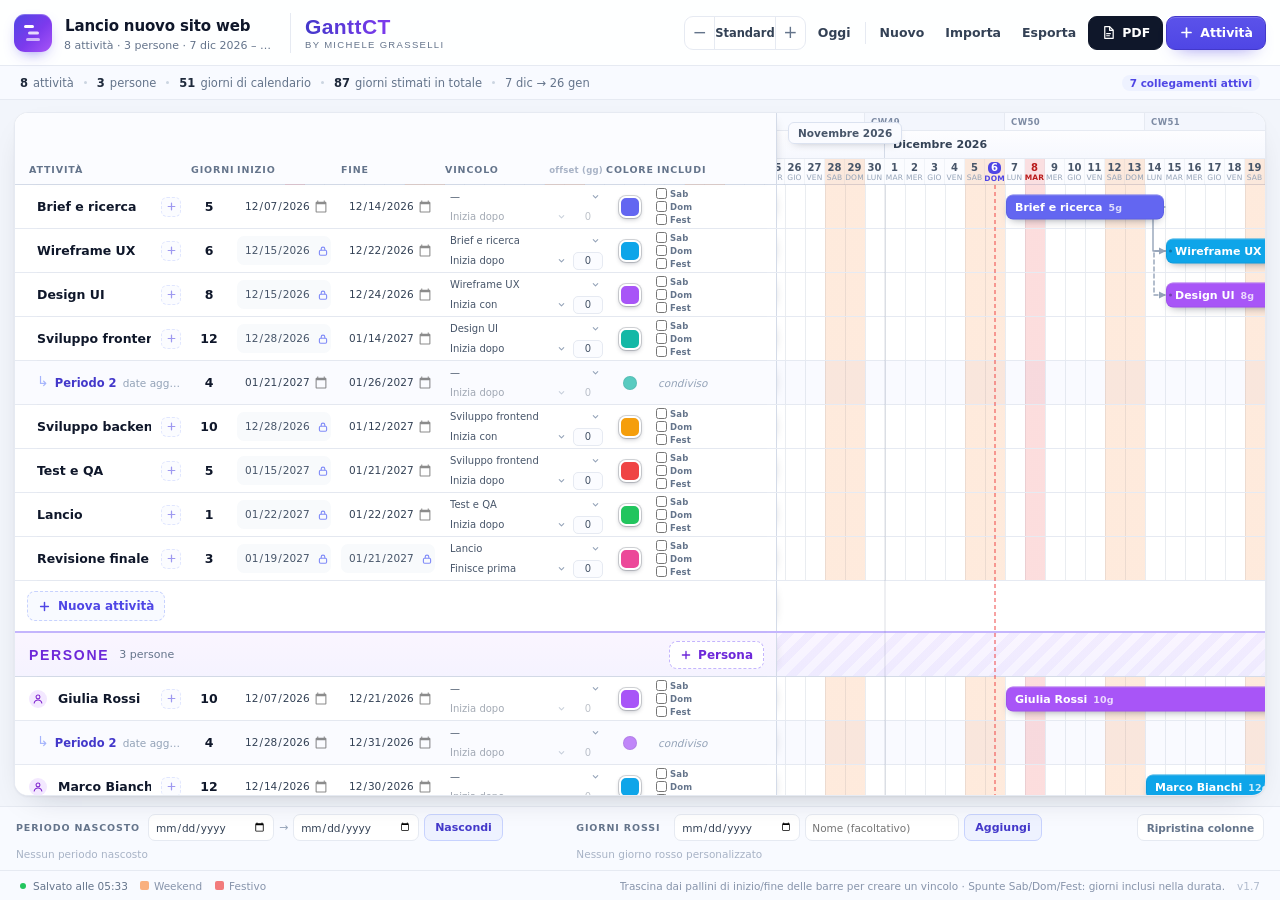
==== commit fbfa5df3: "v2.1: titolo accanto al progetto, file JSON compatibili, collegamento V0 - "GanttCT by Michele Grass" ====
--- a/index.html
+++ b/index.html
@@ -26,13 +26,13 @@
                  aria-label="Nome del progetto" spellcheck="false" autocomplete="off">
           <div class="project-meta" id="projectMeta">—</div>
         </div>
-      </div>
-
-      <div class="toolbar">
         <div class="app-title" aria-label="GanttCT by Michele Grasselli">
           <span class="app-title-main">GanttCT</span>
           <span class="app-title-by">by Michele Grasselli</span>
         </div>
+      </div>
+
+      <div class="toolbar">
         <div class="zoom" role="group" aria-label="Livello di zoom">
           <button type="button" class="zoom-btn" id="zoomOut" title="Riduci zoom" aria-label="Riduci zoom">−</button>
           <span class="zoom-label" id="zoomLabel" title="Livello di zoom">Standard</span>
--- a/css/styles.css
+++ b/css/styles.css
@@ -1578,44 +1578,6 @@
 .row.person.moving .bar { box-shadow: 0 0 0 2px #fff, 0 0 0 4px rgba(79, 70, 229, .7), 0 10px 20px -8px rgba(15, 23, 42, .6); }
 body.bar-moving, body.bar-moving * { cursor: grabbing !important; user-select: none; }
 
-/* ---------------- titolo dell'applicazione ---------------- */
-.app-title {
-  display: flex;
-  align-items: baseline;
-  gap: 8px;
-  margin-right: 14px;
-  padding-right: 16px;
-  border-right: 1px solid var(--line);
-  white-space: nowrap;
-  font-family: "Bahnschrift", "DIN Alternate", "DIN Next", "Barlow", "Roboto Condensed", "Segoe UI", sans-serif;
-  user-select: none;
-}
-.app-title-main {
-  font-size: 22px;
-  font-weight: 700;
-  font-stretch: semi-condensed;
-  letter-spacing: .02em;
-  line-height: 1;
-  background: linear-gradient(90deg, #4338ca 0%, #7c3aed 60%, #a855f7 100%);
-  -webkit-background-clip: text;
-  background-clip: text;
-  color: transparent;
-}
-.app-title-by {
-  font-size: 12px;
-  font-weight: 400;
-  font-stretch: semi-condensed;
-  letter-spacing: .14em;
-  text-transform: uppercase;
-  color: #64748b;
-}
-@media (max-width: 1280px) {
-  .app-title { margin-right: 6px; padding-right: 10px; gap: 6px; }
-  .app-title-main { font-size: 19px; }
-  .app-title-by { font-size: 10.5px; letter-spacing: .08em; }
-}
-@media (max-width: 1100px) { .app-title-by { display: none; } }
-@media (max-width: 860px) { .app-title { display: none; } }
 
 /* ---------------- periodi multipli (slot) ---------------- */
 .lane .bar.thin { padding: 0 4px; border-radius: 4px; }
@@ -1737,3 +1699,45 @@
 }
 .section-add:hover { background: #f3e8ff; border-color: #a78bfa; }
 .section-add svg { width: 12px; height: 12px; }
+
+/* ---------------- titolo dell'applicazione (accanto al titolo del progetto) ---------------- */
+.app-title {
+  flex: none;
+  display: flex;
+  flex-direction: column;
+  justify-content: center;
+  gap: 3px;
+  margin-left: 4px;
+  padding-left: 14px;
+  height: 40px;
+  border-left: 1px solid var(--line);
+  white-space: nowrap;
+  font-family: "Bahnschrift", "DIN Alternate", "DIN Next", "Barlow", "Roboto Condensed", "Segoe UI", sans-serif;
+  user-select: none;
+}
+.app-title-main {
+  font-size: 21px;
+  font-weight: 700;
+  font-stretch: semi-condensed;
+  letter-spacing: .02em;
+  line-height: 1;
+  background: linear-gradient(90deg, #4338ca 0%, #7c3aed 60%, #a855f7 100%);
+  -webkit-background-clip: text;
+  background-clip: text;
+  color: transparent;
+}
+.app-title-by {
+  font-size: 9.5px;
+  font-weight: 400;
+  font-stretch: semi-condensed;
+  letter-spacing: .14em;
+  text-transform: uppercase;
+  line-height: 1;
+  color: #64748b;
+}
+@media (max-width: 1100px) {
+  .app-title { padding-left: 10px; margin-left: 0; }
+  .app-title-main { font-size: 18px; }
+  .app-title-by { font-size: 8.5px; letter-spacing: .08em; }
+}
+@media (max-width: 760px) { .app-title { display: none; } }
